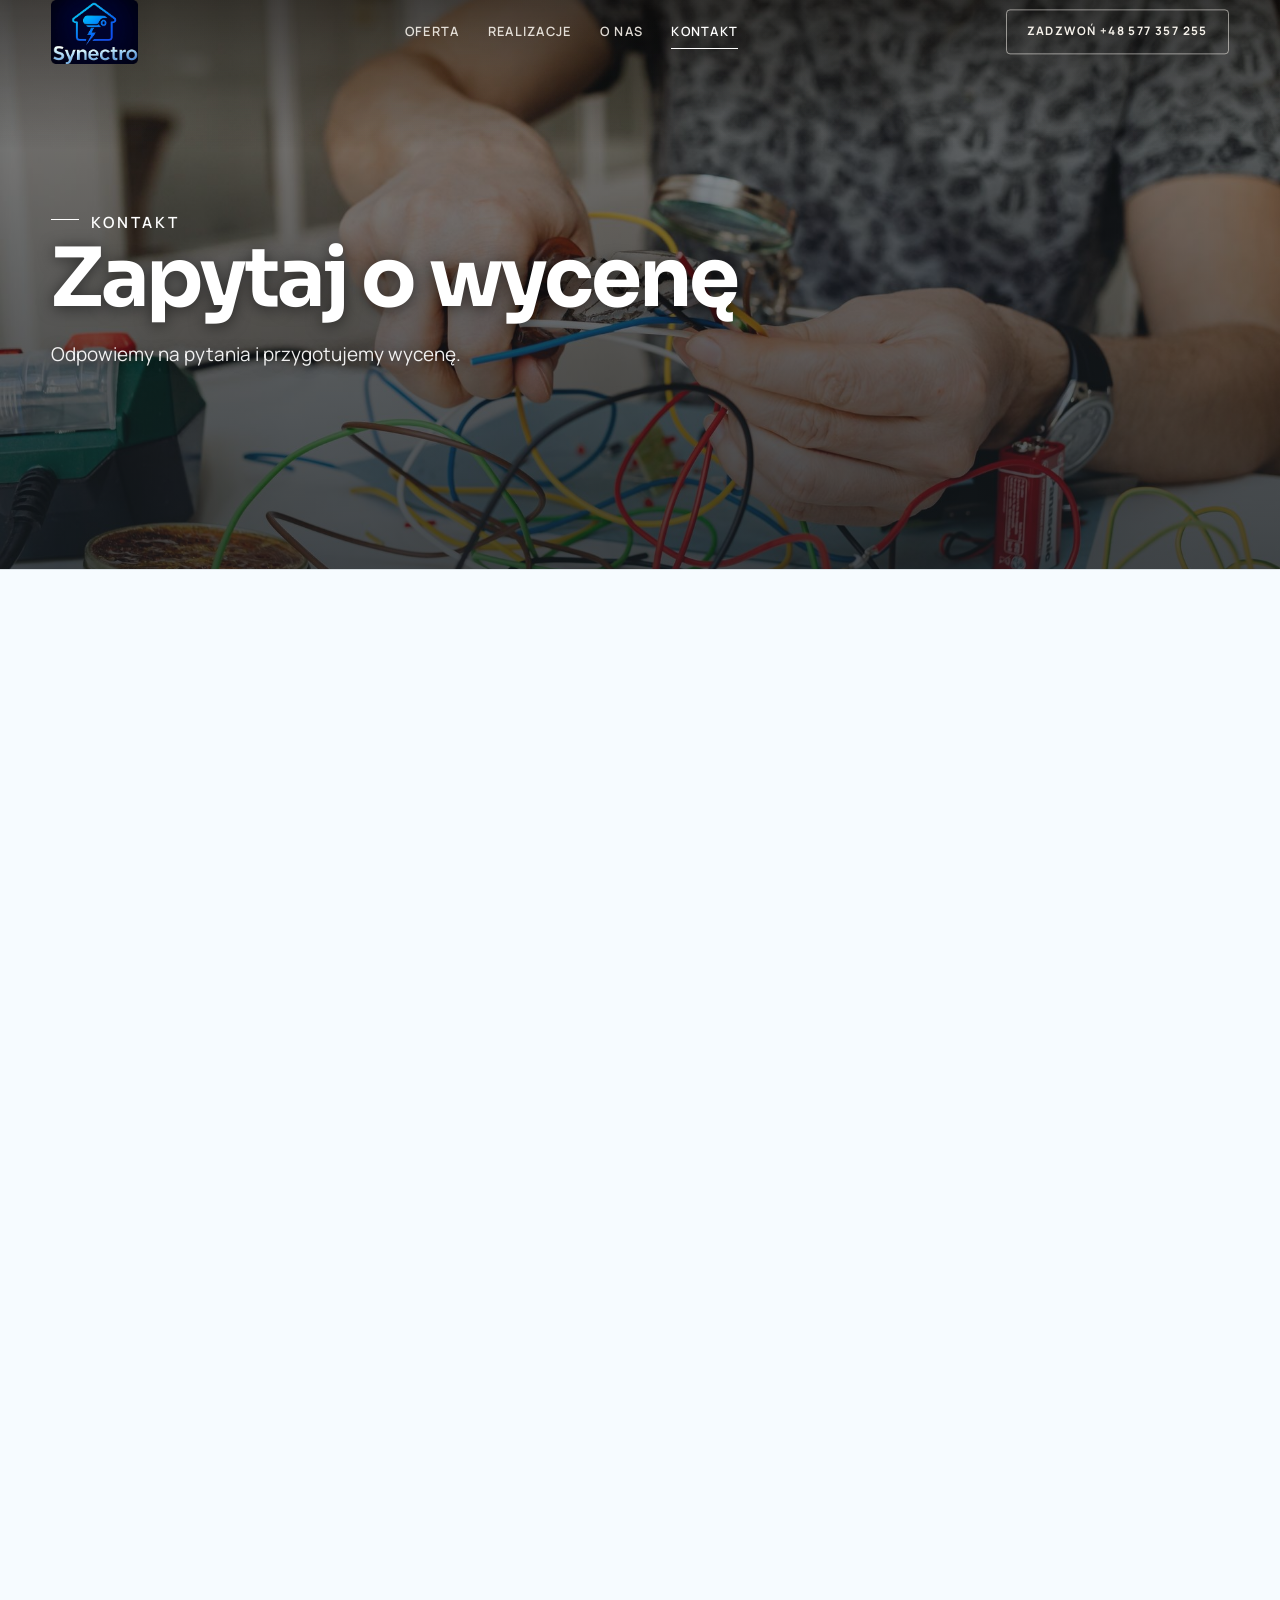
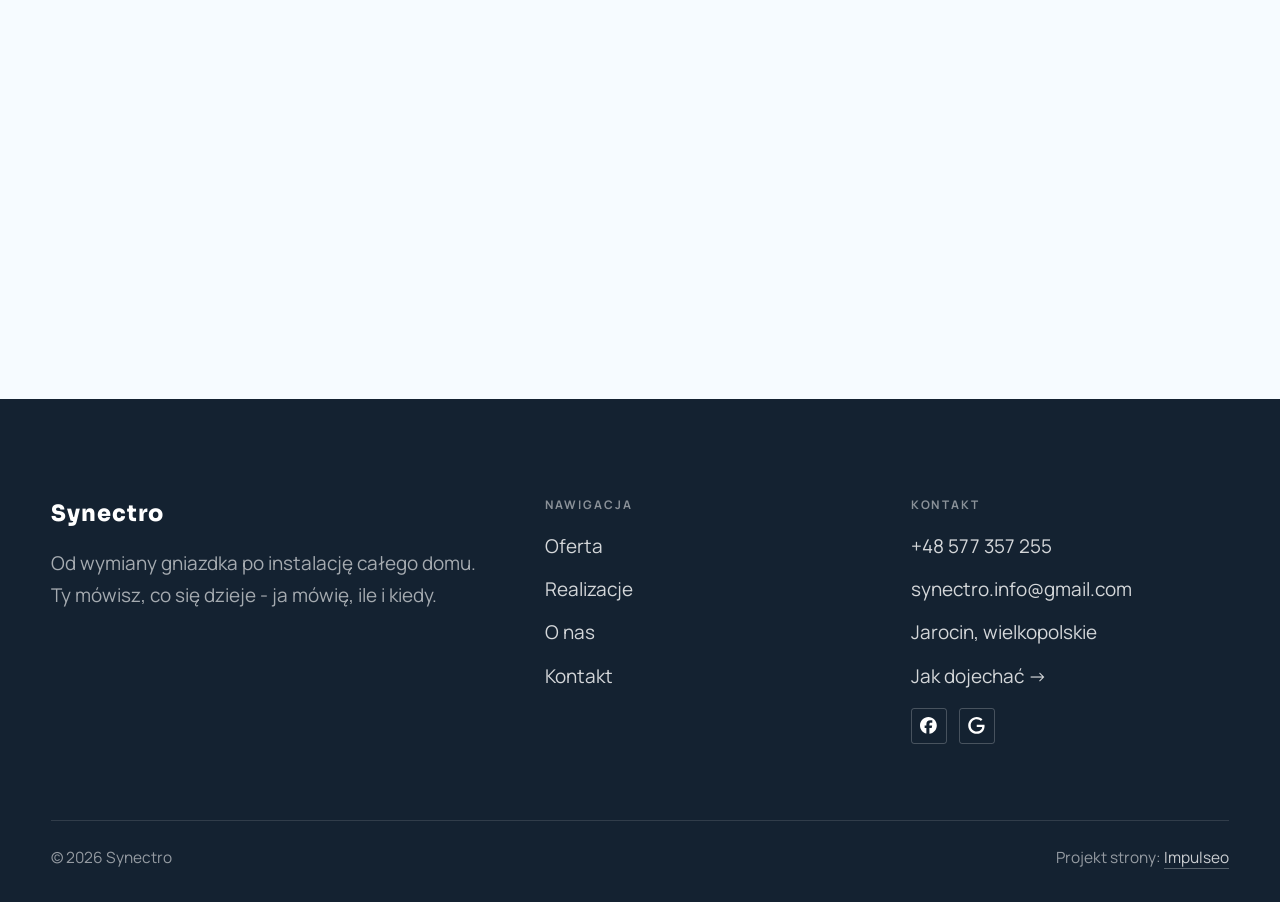
==== kontakt.html @ 567090c9 "Strona demo: synectro" ====
<!DOCTYPE html>
<html lang="pl">
<head>
<meta charset="UTF-8">
<meta name="viewport" content="width=device-width, initial-scale=1.0">
<title>Kontakt - Synectro</title>
<meta name="description" content="Kontakt Synectro - Jarocin, wielkopolskie">
<link rel="canonical" href="https://kris20032.github.io/synectro/kontakt.html">
<meta name="robots" content="noindex, nofollow">
<meta property="og:type" content="website">
<meta property="og:locale" content="pl_PL">
<meta property="og:site_name" content="Synectro">
<meta property="og:title" content="Kontakt - Synectro">
<meta property="og:description" content="Kontakt Synectro - Jarocin, wielkopolskie">
<meta property="og:url" content="https://kris20032.github.io/synectro/kontakt.html">
<meta property="og:image" content="https://kris20032.github.io/synectro/img/og.jpg">
<meta property="og:image:width" content="1200">
<meta property="og:image:height" content="630">
<meta name="twitter:card" content="summary_large_image">
<link rel="preconnect" href="https://fonts.googleapis.com">
<link rel="preconnect" href="https://fonts.gstatic.com" crossorigin>
<link href="https://fonts.googleapis.com/css2?family=Sora:wght@600;700;800&family=Manrope:wght@400;500;600&display=swap" rel="stylesheet">
<link rel="stylesheet" href="assets/styles.css?v=148f0b13">
</head>
<body>

<header class="nav">
  <div class="wrap nav-inner">
    <a class="brand brand-has-logo" href="index.html"><img class="brand-logo" src="img/logo.png" alt="Synectro" width="940" height="690" decoding="async"></a>
    <nav class="nav-links">
      <a href="oferta.html">Oferta</a>
      <a href="realizacje.html">Realizacje</a>
      <a href="o-nas.html">O nas</a>
      <a href="kontakt.html" class="active" aria-current="page">Kontakt</a>
      <a href="tel:+48577357255" class="btn btn-accent">Zadzwoń +48 577 357 255</a>
    </nav>
    <button class="nav-toggle" aria-label="Menu"><span></span><span></span><span></span></button>
  </div>
</header>

<main>
<section class="pagehead">
  <img src="img/g7.jpg" alt="Synectro - Zapytaj o wycenę" width="1880" height="1253" decoding="async">
  <div class="wrap">
    <span class="eyebrow">Kontakt</span>
    <h1>Zapytaj o wycenę</h1>
    <p>Odpowiemy na pytania i przygotujemy wycenę.</p>
  </div>
</section>
<section>
  <div class="wrap contact-grid">
    <div class="reveal">
      <span class="eyebrow">Dane kontaktowe</span>
      <h2 style="margin:var(--space-4) 0 var(--space-6)">Synectro</h2>
      <div class="info-list">
        <div class="info-row"><div class="ic"><svg class="ico-tel" width="16" height="16" viewBox="0 0 24 24" fill="none" aria-hidden="true"><path d="M6.6 10.8a15.5 15.5 0 0 0 6.6 6.6l2.2-2.2a1 1 0 0 1 1-.24 11.4 11.4 0 0 0 3.6.58 1 1 0 0 1 1 1V20a1 1 0 0 1-1 1A17 17 0 0 1 3 4a1 1 0 0 1 1-1h3.5a1 1 0 0 1 1 1c0 1.25.2 2.46.58 3.6a1 1 0 0 1-.25 1l-2.23 2.2Z" fill="currentColor"/></svg></div><div><div class="lbl">Telefon</div><a class="val" href="tel:+48577357255">+48 577 357 255</a></div></div>
        <div class="info-row"><div class="ic"><svg class="ico-mail" width="16" height="16" viewBox="0 0 24 24" fill="none" aria-hidden="true"><rect x="3.2" y="5.5" width="17.6" height="13" rx="1.6" stroke="currentColor" stroke-width="1.6"/><path d="M4 7l8 6 8-6" stroke="currentColor" stroke-width="1.6" stroke-linecap="round" stroke-linejoin="round"/></svg></div><div><div class="lbl">E-mail</div><a class="val" href="mailto:synectro.info@gmail.com">synectro.info@gmail.com</a></div></div>
        <div class="info-row"><div class="ic"><svg class="ico-pin" width="16" height="16" viewBox="0 0 24 24" fill="none" aria-hidden="true"><path d="M12 21s7-6.1 7-11.5A7 7 0 0 0 5 9.5C5 14.9 12 21 12 21Z" stroke="currentColor" stroke-width="1.6" fill="none"/><circle cx="12" cy="9.5" r="2.4" fill="currentColor"/></svg></div><div><div class="lbl">Adres</div><div class="val">Jarocin, wielkopolskie</div></div></div>
      </div>
    </div>
    <div class="reveal">
      <form class="form" action="https://formsubmit.co/synectro.info@gmail.com" method="POST">
        <input type="hidden" name="_subject" value="Zapytanie ze strony Synectro">
        <input type="hidden" name="_captcha" value="false">
        <input type="hidden" name="_template" value="table">
        <div class="fld"><label for="name">Imię / firma</label><input id="name" name="name" type="text" placeholder="np. Jan Kowalski" required></div>
        <div class="fld"><label for="email">E-mail</label><input id="email" name="email" type="email" placeholder="adres@email.pl" required></div>
        <div class="fld"><label for="phone">Telefon</label><input id="phone" name="phone" type="tel" placeholder="+48 ..."></div>
        <div class="fld"><label for="msg">Czego dotyczy zapytanie?</label><textarea id="msg" name="message" placeholder="Napisz krótko, w czym możemy pomóc" required></textarea></div>
        <button type="submit" class="btn btn-accent" style="width:100%;justify-content:center">Wyślij zapytanie <span class="arr">→</span></button>
        <p class="note">Wiadomość trafi bezpośrednio do nas. Można też zadzwonić: +48 577 357 255.</p>
      </form>
    </div>
  </div>
</section>
<section style="padding-top:0">
  <div class="wrap reveal">
    <iframe class="map" title="Synectro - Jarocin" src="https://maps.google.com/maps?q=51.9585202%2C17.5075444&z=15&output=embed" loading="lazy" referrerpolicy="no-referrer-when-downgrade"></iframe>
  </div>
</section>
</main>

<footer>
  <div class="wrap">
    <div class="foot-grid">
      <div class="foot-brand">
        <div class="name">Synectro</div>
        <p>Od wymiany gniazdka po instalację całego domu. Ty mówisz, co się dzieje - ja mówię, ile i kiedy.</p>
      </div>
      <div class="foot-col">
        <h4>Nawigacja</h4>
        <a href="oferta.html">Oferta</a>
        <a href="realizacje.html">Realizacje</a>
        <a href="o-nas.html">O nas</a>
        <a href="kontakt.html">Kontakt</a>
      </div>
      <div class="foot-col">
        <h4>Kontakt</h4>
        <a href="tel:+48577357255">+48 577 357 255</a>
        <a href="mailto:synectro.info@gmail.com">synectro.info@gmail.com</a>
        <p>Jarocin, wielkopolskie</p>
        <a href="https://maps.google.com/?cid=10199328600541375780&g_mp=CiVnb29nbGUubWFwcy5wbGFjZXMudjEuUGxhY2VzLkdldFBsYWNlEAIYBCAA" target="_blank" rel="noopener">Jak dojechać →</a>
      <div class="foot-soc">
        <a class="soc" href="https://www.facebook.com/p/Synectro-61585805750012/" target="_blank" rel="noopener" aria-label="Facebook - Synectro"><svg viewBox="0 0 24 24" aria-hidden="true" focusable="false"><path d="M9.101 23.691v-7.98H6.627v-3.667h2.474v-1.58c0-4.085 1.848-5.978 5.858-5.978.401 0 .955.042 1.468.103a8.68 8.68 0 0 1 1.141.195v3.325a8.623 8.623 0 0 0-.653-.036 26.805 26.805 0 0 0-.733-.009c-.707 0-1.259.096-1.675.309a1.686 1.686 0 0 0-.679.622c-.258.42-.374.995-.374 1.752v1.297h3.919l-.386 2.103-.287 1.564h-3.246v8.245C19.396 23.238 24 18.179 24 12.044c0-6.627-5.373-12-12-12s-12 5.373-12 12c0 5.628 3.874 10.35 9.101 11.647Z" fill="currentColor"/></svg></a>
        <a class="soc" href="https://maps.google.com/?cid=10199328600541375780&g_mp=CiVnb29nbGUubWFwcy5wbGFjZXMudjEuUGxhY2VzLkdldFBsYWNlEAIYBCAA" target="_blank" rel="noopener" aria-label="Google - Synectro"><svg viewBox="0 0 24 24" aria-hidden="true" focusable="false"><path d="M12.48 10.92v3.28h7.84c-.24 1.84-.853 3.187-1.787 4.133-1.147 1.147-2.933 2.4-6.053 2.4-4.827 0-8.6-3.893-8.6-8.72s3.773-8.72 8.6-8.72c2.6 0 4.507 1.027 5.907 2.347l2.307-2.307C18.747 1.44 16.133 0 12.48 0 5.867 0 .307 5.387.307 12s5.56 12 12.173 12c3.573 0 6.267-1.173 8.373-3.36 2.16-2.16 2.84-5.213 2.84-7.667 0-.76-.053-1.467-.173-2.053H12.48z" fill="currentColor"/></svg></a>
      </div>
      </div>
    </div>
    <div class="foot-bot">
      <span>© 2026 Synectro</span>
      <span>Projekt strony: <a class="foot-credit" href="https://impulseo.pl" target="_blank" rel="noopener">Impulseo</a></span>
    </div>
  </div>
</footer>
<div class="sticky-call"><a class="sc-call" href="tel:+48577357255"><svg class="ico-tel" width="16" height="16" viewBox="0 0 24 24" fill="none" aria-hidden="true"><path d="M6.6 10.8a15.5 15.5 0 0 0 6.6 6.6l2.2-2.2a1 1 0 0 1 1-.24 11.4 11.4 0 0 0 3.6.58 1 1 0 0 1 1 1V20a1 1 0 0 1-1 1A17 17 0 0 1 3 4a1 1 0 0 1 1-1h3.5a1 1 0 0 1 1 1c0 1.25.2 2.46.58 3.6a1 1 0 0 1-.25 1l-2.23 2.2Z" fill="currentColor"/></svg> Zadzwoń</a><a class="sc-quote" href="kontakt.html">Bezpłatna wycena</a></div>
<div class="demo-wazne" data-do="2026-09-14" data-cykl="3" hidden><svg class="dw-ico" width="13" height="13" viewBox="0 0 24 24" fill="none" aria-hidden="true"><circle cx="12" cy="12" r="8.6" stroke="currentColor" stroke-width="1.8"/><path d="M12 7.2V12l3.3 2" stroke="currentColor" stroke-width="1.8" stroke-linecap="round"/></svg><span class="dw-txt"></span></div>

<script src="assets/main.js"></script>
</body>
</html>
---- assets/styles.css ----
/* ============================================================
   STOLBASZ — premium, architektoniczny B2B fit-out
   Jasna paleta, zero brązu. System wg premium-web-craft.
   Projekt strony: Impulseo (impulseo.pl)
   ============================================================ */

:root{
  /* PALETA — jasna, architektoniczna, chłodna */
  --paper:#f5f7fa;          /* główne tło */
  --paper-2:#e7edf3;        /* sekcje alternatywne (chłodny jasny szary) */
  --paper-3:#e7edf3;        /* delikatne wypełnienia */
  --ink:#142231;            /* tekst główny — chłodny grafit */
  --ink-soft:#2c3e52;       /* nagłówki drugorzędne */
  --muted:#697785;          /* tekst poboczny */
  --line:rgba(20,34,49,.12);/* hairline */
  --accent:#e8a00c;         /* stonowany petrol-slate — jedyny akcent */
  --accent-d:#c47f06;
  --accent-soft:rgba(232,160,12,.10);
  --dark:#142231;           /* sekcje ciemne (stopka/CTA) */

  /* HOVER ZDJĘĆ — JEDEN standard dla całego silnika (decyzja K. 04.08.2026, artefakt z wariantami).
     AKTUALNE (K.+Szymon 09.08.2026, wybór z artefaktu 6 wariantów): zoom 1.05 przy 1.4s -
     przy tak długim czasie mocniejszy kadr NIE skacze, tylko „oddycha". Poprzedni standard
     (1.02 / .55s z 04.08) odbierany jako dynamiczny i szybki.
     Spoczynek lekko przygaszony, ale TYLKO tam, gdzie jest mysz (@media hover:hover) —
     na telefonie zdjęcia zostają w pełnej jasności. */
  --img-zoom:1.05;                   /* K.+Szymon 09.08: wariant F z artefaktu porównawczego */
  --img-rest:brightness(.95) saturate(.99);
  --img-hot:brightness(1.06) saturate(1.05);
  --img-dur:1.4s;                    /* K.+Szymon 09.08 (wariant F): powoli = elegancko */
  --img-ease:cubic-bezier(.16,.84,.44,1);  /* miękki ogon, efekt „oddychania" */

  /* ODSTĘPY — skala 4/8 */
  --space-1:4px; --space-2:8px; --space-3:12px; --space-4:16px; --space-5:24px;
  --space-6:32px; --space-7:48px; --space-8:64px; --space-9:96px; --space-10:128px;

  /* TYPOGRAFIA — fluid clamp() (skala podbita 16.07.2026: większe, czytelniejsze litery — uwaga Adama) */
  --text-sm:clamp(.9rem,.87rem + .12vw,1rem);
  --text-base:clamp(1.08rem,1.04rem + .18vw,1.2rem);
  --text-lg:clamp(1.24rem,1.15rem + .34vw,1.44rem);
  --text-h3:clamp(1.34rem,1.22rem + .55vw,1.66rem);
  --text-h2:clamp(2.1rem,1.66rem + 2.1vw,3.1rem);
  --text-h1:clamp(2.9rem,2.1rem + 4vw,5.1rem);

  /* PROMIENIE — architektoniczne, raczej ostre */
  --r-sm:3px; --r-md:6px; --r-lg:10px;

  /* RUCH */
  --ease:cubic-bezier(.25,.46,.45,.94); --dur:.24s;

  /* CIENIE — miękkie, warstwowe */
  --sh-sm:0 1px 2px rgba(16,24,32,.04), 0 2px 8px rgba(16,24,32,.05);
  --sh-md:0 2px 6px rgba(16,24,32,.05), 0 12px 28px -8px rgba(16,24,32,.12);
  --sh-lg:0 6px 14px rgba(16,24,32,.07), 0 26px 56px -18px rgba(16,24,32,.22);

  --hairline:1px solid var(--line);

  --font-display:'Sora','Manrope',sans-serif;
  --font-body:'Manrope',sans-serif;
}

*{box-sizing:border-box;margin:0;padding:0}
html{scroll-behavior:smooth}
body{
  font-family:var(--font-body);
  font-size:var(--text-base);
  line-height:1.65;
  color:var(--ink);
  background:var(--paper);
  -webkit-font-smoothing:antialiased;
  text-rendering:optimizeLegibility;
}
img{max-width:100%;height:auto;display:block}  /* height:auto = width/height z atrybutów trzyma proporcje (TOP#12) */
a{color:inherit;text-decoration:none}

.wrap{width:min(92%,1180px);margin-inline:auto}
section{padding-block:clamp(52px,6.5vw,96px)}

h1,h2,h3{font-family:var(--font-display);font-weight:700;line-height:1.08;letter-spacing:-.02em;color:var(--ink)}
h1{font-size:var(--text-h1);letter-spacing:-.035em}
h2{font-size:var(--text-h2);letter-spacing:-.025em}
h3{font-size:var(--text-h3)}
/* MIARA — długość wiersza. WCAG 2.2 SC 1.4.8: max 80 znaków; Butterick: 45–90.
   68ch daje realnie 72–78 znaków polskiego tekstu, czyli z zapasem pod granicą.
   Wcześniej limit miał TYLKO <p> — <li>, <blockquote> i <dd> nie miały żadnego,
   i to jedyny powód, dla którego 23 bloki na dwóch oddanych stronach jadą po
   83–106 znaków w wierszu (pomiar 07.08.2026, bramka `miara`).
   ⚠️ Listy i definicje ograniczamy TYLKO bez klasy: `ul`/`ol` z klasą to u nas
   układ (siatki kafli, menu), a nie tekst ciągły — tam miarę wyznacza układ. */
/* 60ch, nie 68ch (K. 10.08): po zmianie fontów na węższe kroje (DM Sans i spółka)
   w 68ch mieściło się ~90 znaków - bramka pikselowa słusznie zgłaszała przekroczenie
   granicy 80. Pomiar na żywej przeglądarce: 60ch = 90 znaków, 53ch = ~78 znaków, czyli normę WCAG 1.4.8. */
:root{ --miara:53ch }
p{max-width:min(100%,var(--miara))}
blockquote,
ul:not([class])>li, ol:not([class])>li,
dl:not([class])>dd{max-width:min(100%,var(--miara))}

/* ⚠️ Świadomie BEZ wyjątku `.tile p,.card p,.svc p{max-width:none}`, choć nasuwa się sam:
   te akapity BYŁY już ograniczone (stare `p{max-width:65ch}`), więc „wyjątek" nie odblokowałby
   niczego nowego — tylko ROZLUŹNIŁ stan sprzed zmiany na wszystkich demach naraz.
   `figcaption` żadna z reguł wyżej nie dotyczy, więc też nie potrzebuje zwolnienia. */

/* ŁAMANIE. `balance` wyrównuje długości wierszy w nagłówku, `pretty` pilnuje ostatniego
   wiersza akapitu, żeby nie został w nim jeden wyraz. Obsługiwane od Chrome 117 /
   Safari 17.5; starsze przeglądarki po prostu ignorują tę własność.
   `text-wrap:pretty` nie występowało dotąd ANI RAZ w silniku ani w repo klientów. */
h1,h2,h3,.lead,.lede{text-wrap:balance}
p,li,blockquote,dd{text-wrap:pretty}

.eyebrow{
  font-family:var(--font-body);
  font-size:var(--text-sm);
  font-weight:600;
  letter-spacing:.18em;
  text-transform:uppercase;
  color:var(--accent);
  display:inline-flex;align-items:center;gap:var(--space-3);
}
/* flex:none + margin-top = kreska trzyma się PIERWSZEJ linii. Wcześniej align-items:center
   centrowało ją względem całego bloku i przy zawinięciu (długi kicker typu
   „…WNĘTRZ · LESZNO · OD 2019") druga linia lądowała z brzydkim wcięciem. */
.eyebrow{align-items:flex-start}
.eyebrow>*,.eyebrow{text-wrap:balance}   /* dlugi kicker lamal sie na sierote typu samo „2019" w drugiej linii */
.eyebrow::before{content:"";width:28px;height:1px;background:var(--accent);display:inline-block;flex:none;margin-top:.62em}

.muted{color:var(--muted)}
.lead{font-size:var(--text-lg);line-height:1.55;color:var(--ink-soft);max-width:50ch}

/* ---------- BUTTONS ---------- */
.btn{
  display:inline-flex;align-items:center;gap:var(--space-2);
  font-weight:600;font-size:var(--text-sm);letter-spacing:.02em;
  padding:var(--space-4) var(--space-6);
  border-radius:var(--r-sm);
  transition:transform var(--dur) var(--ease),box-shadow var(--dur) var(--ease),background var(--dur) var(--ease);
  cursor:pointer;border:1px solid transparent;
}
.btn-accent{background:var(--accent);color:#fff;box-shadow:var(--sh-sm)}
.btn-accent:hover{background:var(--accent-d);transform:translateY(-2px);box-shadow:var(--sh-md)}
.btn-accent:active{transform:translateY(0);box-shadow:var(--sh-sm)}
.btn-ghost{background:transparent;color:var(--ink);border-color:var(--line)}
.btn-ghost:hover{border-color:var(--accent);color:var(--accent);transform:translateY(-2px)}
.btn-light{background:#fff;color:var(--ink);box-shadow:var(--sh-sm)}
.btn-light:hover{transform:translateY(-2px);box-shadow:var(--sh-md)}
.btn .arr{transition:transform var(--dur) var(--ease)}
.btn:hover .arr{transform:translateX(4px)}

/* ---------- NAV ---------- */
.nav{
  position:sticky;top:0;z-index:50;
  background:color-mix(in srgb,var(--paper) 88%,transparent);
  backdrop-filter:saturate(140%) blur(10px);
  border-bottom:var(--hairline);
}
.nav-inner{display:flex;align-items:center;justify-content:space-between;gap:var(--space-5);height:72px}
/* ANTY-NACHODZENIE (K. 05.08.2026): długa nazwa firmy + przycisk z pełnym numerem nie mieściły się w pasku
   i flex ściskał linki PONIŻEJ ich treści - "Kontakt" wchodził na ramkę "Zadzwoń +48 ...". Teraz ustępuje
   nazwa marki (skrót wielokropkiem), a menu i przycisk nigdy się nie kurczą ani nie zachodzą na siebie. */
.brand{display:flex;flex-direction:column;line-height:1;min-width:0;flex:0 1 auto}
.brand .name{font-family:var(--font-display);font-weight:800;font-size:1.35rem;letter-spacing:.04em;white-space:nowrap;overflow:hidden;text-overflow:ellipsis}
.brand .sub{font-size:.62rem;letter-spacing:.34em;text-transform:uppercase;color:var(--muted);margin-top:5px;white-space:nowrap;overflow:hidden;text-overflow:ellipsis}
.nav-links{display:flex;align-items:center;gap:var(--space-6);flex:0 0 auto}
.nav-links a{font-size:var(--text-sm);font-weight:500;color:var(--ink-soft);position:relative;padding-block:4px;white-space:nowrap;transition:color var(--dur) var(--ease)}
.nav-links a::after{content:"";position:absolute;left:0;bottom:0;width:0;height:1.5px;background:var(--accent);transition:width var(--dur) var(--ease)}
.nav-links a:hover,.nav-links a.active{color:var(--ink)}
.nav-links a:hover::after,.nav-links a.active::after{width:100%}
.nav-links .btn{padding:var(--space-2) var(--space-5)}
/* przyciski w nav: właściwy kolor (przebij .nav-links a) + bez podkreślenia */
.nav-links a.btn-accent{color:#fff}
.nav-links a.btn-ghost,.nav-links a.btn-light{color:var(--ink)}
/* CTA w pasku: NIE podkreślenie spod linków menu, ale ten sam przelatujący błysk,
   co na wszystkich innych przyciskach (zgłoszenie K. 13.08.2026 - „na hero jest efekt
   światła przechodzącego przez przycisk, na navbarze go nie ma, a mają być identyczne").
   Reguła `.nav-links a::after` jest silniejsza od `.btn::after`, więc trzeba jej
   geometrię wyzerować i wpisać połysk z nazwy - samo `display:none` gasiło efekt. */
.nav-links a.btn::after{
  display:block;content:"";position:absolute;inset:0;z-index:-1;pointer-events:none;
  width:auto;height:auto;border-radius:inherit;   /* kasuje geometrię podkreślenia (width:0;height:1.5px) */
  background:linear-gradient(100deg,transparent 32%,rgba(255,255,255,.20) 50%,transparent 68%);
  translate:-120% 0}
@media (prefers-reduced-motion:no-preference){
  .nav-links a.btn:hover::after{translate:120% 0;transition:translate .75s var(--mt-ease,cubic-bezier(.16,.84,.44,1))}
}
.nav-toggle{display:none;background:none;border:none;cursor:pointer;flex-direction:column;gap:5px;padding:8px}
.nav-toggle span{width:24px;height:2px;background:var(--ink);transition:var(--dur)}
/* Ciasny zakres MIĘDZY menu mobilnym a pełnym pulpitem: zbijamy odstępy i nazwę marki,
   żeby wszystko zmieściło się naturalnie, zanim w ogóle dojdzie do skracania wielokropkiem. */
@media(max-width:1280px) and (min-width:921px){
  .nav-links{gap:var(--space-4)}
  .nav-links .btn{padding:var(--space-2) var(--space-4)}
  .brand .name{font-size:1.15rem}
}

/* ---------- HERO (split) ---------- */
.hero{position:relative;overflow:hidden;border-bottom:var(--hairline)}
.hero-grid{display:grid;grid-template-columns:1.05fr .95fr;gap:clamp(24px,4vw,60px);align-items:center;
  padding-block:clamp(36px,4.5vw,64px)}
.hero-copy .eyebrow{margin-bottom:var(--space-5)}
.hero-copy h1{margin-bottom:var(--space-5)}
.hero-copy .lead{margin-bottom:var(--space-7)}
.hero-actions{display:flex;flex-wrap:wrap;gap:var(--space-4)}
.hero-art{position:relative;aspect-ratio:4/3;border-radius:var(--r-lg);overflow:hidden;box-shadow:var(--sh-lg)}
.hero-art img{width:100%;height:100%;object-fit:cover}
.hero-art::after{content:"";position:absolute;inset:0;background:linear-gradient(180deg,transparent 55%,rgba(18,24,28,.28))}
.hero-badge{position:absolute;left:var(--space-5);bottom:var(--space-5);z-index:2;
  background:rgba(252,252,251,.94);backdrop-filter:blur(4px);
  border-radius:var(--r-md);padding:var(--space-4) var(--space-5);box-shadow:var(--sh-md);max-width:78%}
.hero-badge strong{display:block;font-family:var(--font-display);font-size:1rem;letter-spacing:-.01em}
.hero-badge span{font-size:var(--text-sm);color:var(--muted)}

/* ---------- HERO duży / kinowy (strona główna) ---------- */
.hero-cine{position:relative;min-height:clamp(560px,82vh,840px);min-height:clamp(560px,82svh,840px);display:flex;align-items:center;overflow:hidden;border-bottom:var(--hairline)}
.hero-cine>img{position:absolute;inset:0;width:100%;height:100%;object-fit:cover;z-index:0}
.hero-cine::after{content:"";position:absolute;inset:0;z-index:1;
  background:linear-gradient(95deg,rgba(13,18,23,.86) 0%,rgba(13,18,23,.64) 32%,rgba(13,18,23,.24) 62%,rgba(13,18,23,.04) 100%)}
.hero-cine .wrap{position:relative;z-index:2;padding-block:var(--space-8)}
.hero-cine .hero-copy{max-width:660px}
.hero-cine .eyebrow{color:#fff;margin-bottom:var(--space-5)}
.hero-cine .eyebrow::before{background:#fff}
.hero-cine h1{color:#fff;margin-bottom:var(--space-5);font-size:clamp(2.9rem,2rem + 4.4vw,5.2rem);text-wrap:balance}
.hero-cine .lead{color:rgba(255,255,255,.92);max-width:48ch;margin-bottom:var(--space-7)}
.hero-cine .hero-actions{display:flex;flex-wrap:wrap;gap:var(--space-4)}
/* NISKIE OKNO (laptop z dokiem i paskami przeglądarki ma ~700-780 px wysokości widoku):
   H1 do 5.2rem + długi lead nie mieściły się i przyciski wypadały POD krawędź ekranu -
   klient widział stronę bez ani jednego CTA. Skalujemy w dół, zamiast przycinać treść. */
@media(min-width:821px) and (max-height:820px){
  .hero-cine{min-height:clamp(520px,94svh,780px)}
  .hero-cine .wrap{padding-block:var(--space-6)}
  .hero-cine h1{font-size:clamp(2.2rem,1.5rem + 2.6vw,3.6rem);margin-bottom:var(--space-4)}
  .hero-cine .eyebrow{margin-bottom:var(--space-4)}
  .hero-cine .lead{margin-bottom:var(--space-5);max-width:44ch}
}
@media(max-width:680px){
  .hero-cine{min-height:clamp(520px,76vh,640px);min-height:clamp(520px,76svh,640px);align-items:flex-end}
  .hero-cine::after{background:linear-gradient(0deg,rgba(13,18,23,.9) 6%,rgba(13,18,23,.45) 55%,rgba(13,18,23,.25) 100%)}
  .hero-cine .wrap{padding-bottom:var(--space-9)}
  /* TELEFON (~90% oglądających): lead potrafił zająć 8 linii i zepchnąć CTA poza pierwszy ekran.
     Zwężamy interlinię i skalę - treści nie ucinamy, bo to ona sprzedaje. */
  .hero-cine .lead{font-size:.98rem;line-height:1.5;margin-bottom:var(--space-5)}
  .hero-cine .eyebrow{font-size:.72rem;letter-spacing:.13em;margin-bottom:var(--space-4)}
  .hero-cine .eyebrow::before{width:20px}
  .hero-cine h1{margin-bottom:var(--space-4)}
}

/* full-bleed hero variant (podstrony) */
.pagehead{position:relative;min-height:46vh;min-height:46svh;display:flex;align-items:flex-end;overflow:hidden;border-bottom:var(--hairline)}
.pagehead img{position:absolute;inset:0;width:100%;height:100%;object-fit:cover}
/* 10.08.2026 (decyzja K.): mocniejsze przyciemnienie + cień pod tekstem. Bramka mierzyła na
   nagłówkach podstron 3,38-3,43:1 przy wymaganych 4,5 — jasne zdjęcie (hala, śnieg, niebo)
   podchodziło pod biały tekst. Zdjęcia klientów są różne, więc kontrast musi dawać WARSTWA,
   a nie szczęśliwy dobór kadru. */
.pagehead::after{content:"";position:absolute;inset:0;background:linear-gradient(180deg,rgba(18,24,28,.40),rgba(18,24,28,.76))}
.pagehead .wrap{position:relative;z-index:2;padding-block:var(--space-9);color:#fff}
.pagehead h1{color:#fff;max-width:18ch;text-shadow:0 2px 16px rgba(0,0,0,.55)}
.pagehead .eyebrow{color:#fff}
.pagehead .eyebrow::before{background:#fff}
.pagehead p{color:rgba(255,255,255,.92);margin-top:var(--space-4);max-width:54ch;text-shadow:0 1px 12px rgba(0,0,0,.5)}

/* ---------- STRIP (pasek skrótów / liczby) ---------- */
.strip{background:var(--dark);color:#fff}
/* PASEK HASEŁ — standard 04.08.2026 (decyzja K.): 5 haseł w JEDNYM rzędzie, tekst WYŚRODKOWANY,
   węższe marginesy boczne niż reszta strony (pasek ma iść szerzej), równe wysokości kolumn. */
.strip .wrap{width:min(96%,1440px);display:grid;grid-template-columns:repeat(5,1fr);
  gap:var(--space-5);padding-block:var(--space-7);align-items:stretch}
.strip .item .k{font-family:var(--font-display);font-size:clamp(1.05rem,.82rem + .85vw,1.55rem);
  font-weight:800;letter-spacing:-.02em;color:#fff;line-height:1.18;text-wrap:balance}
.strip .item .v{font-size:var(--text-sm);color:rgba(255,255,255,.66);margin-top:var(--space-2);line-height:1.4}
.strip .item{border-left:2px solid var(--accent);padding-inline:var(--space-4);
  text-align:center;display:flex;flex-direction:column;justify-content:center}
/* liczba kolumn = liczba haseł, żeby ostatnie nie zostawało samo w drugim rzędzie.
   Klasę n-N nadaje multipage.py; domyślnie (bez klasy) pasek jest 5-kolumnowy. */
.strip.n-2 .wrap{grid-template-columns:repeat(2,1fr)}
.strip.n-3 .wrap{grid-template-columns:repeat(3,1fr)}
.strip.n-4 .wrap{grid-template-columns:repeat(4,1fr);gap:var(--space-6)}
.strip.n-4 .item .k{font-size:clamp(1.3rem,1rem + 1.1vw,2rem)}
.strip.n-6 .wrap{grid-template-columns:repeat(6,1fr);gap:var(--space-4)}
.strip.n-6 .item .k{font-size:clamp(.98rem,.8rem + .7vw,1.35rem)}
/* równe łamanie: zamiast "długa linia + jedno słowo" obie linie zbliżonej długości */
.strip .item .k{text-wrap:balance}

/* ---------- SECTION HEAD ---------- */
.head{max-width:48rem;margin-bottom:var(--space-8)}
.head.center{margin-inline:auto;text-align:center}
.head .eyebrow{margin-bottom:var(--space-4)}
.head h2{margin-bottom:var(--space-4)}
.head p{color:var(--muted);font-size:var(--text-lg);line-height:1.55}
.head.center p{margin-inline:auto}

/* ---------- INTRO SPLIT ---------- */
.split{display:grid;grid-template-columns:.92fr 1.08fr;gap:clamp(28px,5vw,80px);align-items:center}
.split.rev{grid-template-columns:1.08fr .92fr}
.split.rev .split-art{order:-1}
.split-art{position:relative;aspect-ratio:5/4;border-radius:var(--r-lg);overflow:hidden;box-shadow:var(--sh-lg)}
.split-art img{width:100%;height:100%;object-fit:cover}
.split-copy h2{margin-bottom:var(--space-5)}
.split-copy p+p{margin-top:var(--space-4)}
.split-copy .btn{margin-top:var(--space-6)}

/* ---------- SERVICES (zakres) ---------- */
.svc-grid{display:grid;grid-template-columns:repeat(auto-fit,minmax(280px,1fr));gap:var(--space-5)}
.svc{background:#fff;border:var(--hairline);border-radius:var(--r-md);padding:var(--space-7) var(--space-6);
  transition:transform var(--dur) var(--ease),box-shadow var(--dur) var(--ease),border-color var(--dur) var(--ease);
  position:relative;overflow:hidden}
.svc::before{content:"";position:absolute;left:0;top:0;width:3px;height:0;background:var(--accent);transition:height var(--dur) var(--ease)}
.svc:hover{transform:translateY(-4px);box-shadow:var(--sh-md);border-color:transparent}
.svc:hover::before{height:100%}
.svc .ic{font-family:var(--font-display);font-size:.8rem;font-weight:700;letter-spacing:.12em;color:var(--accent);margin-bottom:var(--space-4)}
.svc h3{margin-bottom:var(--space-3);font-size:1.22rem}
.svc p{color:var(--muted);font-size:var(--text-base);line-height:1.6}

/* big detailed service rows */
.svc-row{display:grid;grid-template-columns:.8fr 1.2fr;gap:clamp(20px,4vw,60px);align-items:center;padding-block:var(--space-8)}
.svc-row+.svc-row{border-top:var(--hairline)}
.svc-row.rev{grid-template-columns:1.2fr .8fr}
/* Naprzemienny układ wierszy oferty: co drugi wiersz ma zdjęcie po PRAWEJ.
   Było `order:-1` — martwy kod, bo zdjęcie i tak jest pierwszym dzieckiem w HTML,
   więc wszystkie wiersze wyglądały identycznie (zdjęcie zawsze z lewej), a `rev`
   zmieniało tylko szerokość kolumn. Znalezione 29.07.2026 przy różnicowaniu kierunków
   animacji (pomiar pozycji: art.mid 390/502 przy row.mid 756 — zawsze lewa strona). */
.svc-row.rev .svc-row-art{order:2}
.svc-row-art{aspect-ratio:4/3;border-radius:var(--r-md);overflow:hidden;box-shadow:var(--sh-md)}
.svc-row-art img{width:100%;height:100%;object-fit:cover}
.svc-row h3{font-size:1.5rem;margin-bottom:var(--space-4)}
.svc-row .num{font-family:var(--font-display);font-size:.85rem;font-weight:700;letter-spacing:.14em;color:var(--accent);display:block;margin-bottom:var(--space-3)}
.svc-row ul{list-style:none;margin-top:var(--space-4);display:flex;flex-direction:column;gap:var(--space-2)}
.svc-row li{position:relative;padding-left:var(--space-5);color:var(--muted);font-size:var(--text-base)}
.svc-row li::before{content:"";position:absolute;left:0;top:.62em;width:8px;height:1px;background:var(--accent)}

/* ---------- GALLERY (realizacje) ---------- */
.gallery{display:grid;grid-template-columns:repeat(12,1fr);gap:var(--space-4);grid-auto-rows:200px}
/* GALERIA MASONRY — pionowe zdjęcia (portrety beauty/wellness) bez przycinania: kolumny, height auto */
.gallery-masonry{column-count:3;column-gap:var(--space-4)}
@media(max-width:900px){.gallery-masonry{column-count:2}}
@media(max-width:560px){.gallery-masonry{column-count:1}}
.gallery-masonry .m-tile{break-inside:avoid;margin:0 0 var(--space-4);padding:0;position:relative;overflow:hidden;border-radius:var(--r-md);border:1px solid var(--line)}
.gallery-masonry .m-tile img{width:100%;height:auto;display:block}
.gallery-masonry .m-tile .cap{position:absolute;left:0;right:0;bottom:0;padding:var(--space-4);color:#fff;background:linear-gradient(0deg,rgba(0,0,0,.55),transparent);font-size:var(--text-sm)}
.gallery-masonry .m-tile .cap small{display:block;font-weight:400;opacity:.78;letter-spacing:.04em;text-transform:uppercase;font-size:.66rem;margin-top:3px}
.tile{position:relative;overflow:hidden;border-radius:var(--r-md);box-shadow:var(--sh-sm);
  transition:transform var(--dur) var(--ease),box-shadow var(--dur) var(--ease)}
.tile img{width:100%;height:100%;object-fit:cover;
  transition:transform var(--img-dur) var(--img-ease),filter var(--img-dur) var(--img-ease)}
.tile:hover{box-shadow:var(--sh-md)}
.tile .cap{position:absolute;left:0;right:0;bottom:0;padding:var(--space-5) var(--space-4) var(--space-4);
  /* mocniejszy spad + cien pod tekstem: na JASNYCH zdjeciach klienta (biale fronty, sciany)
     slaby gradient dawal kontrast ~1.5:1 zamiast wymaganych 3.6:1 (bramka wygladu, 10.08.2026) */
  background:linear-gradient(transparent 10%,rgba(18,24,28,.55) 40%,rgba(18,24,28,.88) 68%,rgba(18,24,28,.99));color:#fff;
  text-shadow:0 1px 2px rgba(0,0,0,.85),0 2px 10px rgba(0,0,0,.55);
  font-size:var(--text-sm);font-weight:600;letter-spacing:.01em;
  opacity:0;transform:translateY(8px);transition:var(--dur) var(--ease)}
.tile:hover .cap{opacity:1;transform:translateY(0)}
.tile .cap small{display:block;font-weight:400;opacity:.78;letter-spacing:.04em;text-transform:uppercase;font-size:.66rem;margin-top:3px}
/* bento spans */
.t-wide{grid-column:span 6}
.t-tall{grid-column:span 6;grid-row:span 2}
.t-std{grid-column:span 6}
.t-third{grid-column:span 4}
.t-two3{grid-column:span 8}

/* ---------- TRUST / WIARYGODNOŚĆ ---------- */
.trust{background:var(--paper-2)}
.trust-grid{display:grid;grid-template-columns:repeat(auto-fit,minmax(240px,1fr));gap:var(--space-5);margin-top:var(--space-7)}
.trust-card{background:#fff;border-radius:var(--r-md);padding:var(--space-7) var(--space-6);box-shadow:var(--sh-sm);border-top:3px solid var(--accent)}
.trust-card .big{font-family:var(--font-display);font-size:clamp(1.8rem,1.3rem + 1.6vw,2.6rem);font-weight:800;letter-spacing:-.02em;color:var(--ink);line-height:1}
.trust-card h3{font-size:1.12rem;margin:var(--space-3) 0 var(--space-2)}
.trust-card p{color:var(--muted);font-size:var(--text-base);line-height:1.55}

/* ---------- CTA band ---------- */
.cta{background:var(--dark);color:#fff;position:relative;overflow:hidden}
/* telefon w CTA: na ciemnym tle biały (domyślnie), rodziny z JASNYM tłem CTA
   nadpisują to u siebie - wcześniej kolor siedział w stylu inline i wygrywał z rodziną. */
.cta .btn-ghost-cta{color:#fff;border-color:rgba(255,255,255,.3)}
.cta .wrap{display:grid;grid-template-columns:1.4fr .6fr;gap:var(--space-7);align-items:center;position:relative;z-index:2}
.cta h2{color:#fff;max-width:20ch}
.cta p{color:rgba(255,255,255,.74);margin-top:var(--space-4)}
.cta-actions{display:flex;flex-direction:column;gap:var(--space-3);align-items:flex-start}
.cta::before{content:"";position:absolute;right:-80px;top:-80px;width:360px;height:360px;border-radius:50%;
  background:radial-gradient(circle,var(--accent-soft),transparent 70%)}

/* ---------- CONTACT ---------- */
.contact-grid{display:grid;grid-template-columns:.85fr 1.15fr;gap:clamp(28px,4vw,56px);align-items:start}
.info-list{display:flex;flex-direction:column;gap:var(--space-2)}
.info-row{display:flex;gap:var(--space-4);align-items:flex-start;padding-block:var(--space-4);border-bottom:var(--hairline)}
.info-row .ic{flex:none;width:42px;height:42px;display:grid;place-items:center;border-radius:50%;
  background:var(--accent-soft);color:var(--accent);font-size:1.05rem}
.info-row .lbl{font-size:.72rem;letter-spacing:.14em;text-transform:uppercase;color:var(--muted)}
.info-row .val{font-weight:600;font-size:var(--text-base);margin-top:2px}
.info-row a.val:hover{color:var(--accent)}
.map{border:none;border-radius:var(--r-lg);box-shadow:var(--sh-md);width:100%;height:100%;min-height:380px;filter:grayscale(.2) contrast(1.02)}
.form{background:#fff;border:var(--hairline);border-radius:var(--r-lg);padding:clamp(24px,3vw,40px);box-shadow:var(--sh-sm)}
.form .fld{margin-bottom:var(--space-5)}
.form label{display:block;font-size:var(--text-sm);font-weight:600;margin-bottom:var(--space-2)}
.form input,.form textarea{width:100%;font-family:inherit;font-size:var(--text-base);color:var(--ink);
  padding:var(--space-4);border:var(--hairline);border-radius:var(--r-sm);background:var(--paper);transition:border-color var(--dur)}
.form input:focus,.form textarea:focus{outline:none;border-color:var(--accent);background:#fff}
.form textarea{resize:vertical;min-height:120px}
.form .note{font-size:var(--text-sm);color:var(--muted);margin-top:var(--space-3)}

/* ---------- FOOTER ---------- */
footer{background:var(--dark);color:#fff;padding-block:var(--space-9) var(--space-6)}
.foot-grid{display:grid;grid-template-columns:1.4fr 1fr 1fr;gap:var(--space-7);margin-bottom:var(--space-8)}
.foot-brand .name{font-family:var(--font-display);font-weight:800;font-size:1.4rem;letter-spacing:.04em}
.foot-brand p{color:rgba(255,255,255,.62);margin-top:var(--space-4);font-size:var(--text-base);max-width:38ch}
.foot-col h4{font-size:.74rem;letter-spacing:.16em;text-transform:uppercase;color:rgba(255,255,255,.5);margin-bottom:var(--space-4)}
.foot-col a,.foot-col p{display:block;color:rgba(255,255,255,.82);font-size:var(--text-base);margin-bottom:var(--space-3)}
.foot-col a:hover{color:#fff}
.foot-bot{border-top:1px solid rgba(255,255,255,.12);padding-top:var(--space-5);display:flex;justify-content:space-between;flex-wrap:wrap;gap:var(--space-3);
  font-size:var(--text-sm);color:rgba(255,255,255,.55)}
.foot-bot a:hover{color:#fff}
/* Podpis w stopce = klikalny link do impulseo.pl (31.07.2026). Ma być WIDOCZNIE klikalny,
   ale nie krzyczeć - stąd sam kolor jaśniejszy + delikatne podkreślenie na najeździe. */
.foot-bot a.foot-credit{color:rgba(255,255,255,.78);text-decoration:none;border-bottom:1px solid rgba(255,255,255,.28)}
.foot-bot a.foot-credit:hover{color:#fff;border-bottom-color:#fff}

/* ---------- REVEAL ---------- */
.reveal{opacity:0;transform:translateY(22px);transition:opacity .6s var(--ease),transform .6s var(--ease)}
.reveal.in{opacity:1;transform:none}

/* ---------- RESPONSIVE ---------- */
@media(max-width:920px){
  .hero-grid,.split,.split.rev,.svc-row,.svc-row.rev,.cta .wrap,.contact-grid,.foot-grid{grid-template-columns:1fr}
  .split.rev .split-art,.svc-row.rev .svc-row-art{order:0}
  .hero-art{aspect-ratio:16/10;max-height:420px}
  .strip .wrap,.strip.n-2 .wrap,.strip.n-3 .wrap,.strip.n-4 .wrap,.strip.n-6 .wrap{grid-template-columns:repeat(2,1fr);gap:var(--space-6)}
  .strip .item .k,.strip.n-6 .item .k{font-size:clamp(1.3rem,1.1rem + 1vw,2rem)}
  .gallery{grid-auto-rows:180px}
  .t-wide,.t-tall,.t-std,.t-third,.t-two3{grid-column:span 6}
  .t-tall{grid-row:span 1}
  .cta-actions{flex-direction:row;flex-wrap:wrap}
  .foot-grid{gap:var(--space-6)}
}
@media(max-width:680px){
  .nav-links{position:fixed;inset:72px 0 auto 0;background:var(--paper);flex-direction:column;align-items:stretch;
    gap:0;padding:var(--space-4) 6%;border-bottom:var(--hairline);box-shadow:var(--sh-md);
    transform:translateY(-120%);transition:transform var(--dur) var(--ease)}
  .nav-links.open{transform:translateY(0)}
  .nav-links a{padding-block:var(--space-4);border-bottom:var(--hairline)}
  .nav-links .btn{margin-top:var(--space-3);justify-content:center}
  .nav-toggle{display:flex}
  .strip .wrap,.strip.n-2 .wrap,.strip.n-3 .wrap,.strip.n-4 .wrap,.strip.n-6 .wrap{grid-template-columns:1fr}
  .gallery{grid-template-columns:repeat(6,1fr)}
  .foot-grid{grid-template-columns:1fr}
}
@media(prefers-reduced-motion:reduce){
  /* audyt 09.08 TOP#14: samo skrócenie duration przy animacji INFINITE = stroboskop
     (pętla .01ms miga ekranem); iteration-count:1 gasi pętlę naprawdę. Pseudoelementy
     też - tła hero (gastro/studio) animują ::before/img, blanket na * ich nie łapał. */
  *,*::before,*::after{animation-duration:.01ms!important;animation-iteration-count:1!important;animation-delay:0s!important;transition:none!important}
  .reveal{opacity:1!important;transform:none!important}
  html{scroll-behavior:auto}
}

/* ============================================================
   PREMIUM LAYER — destylat deep-researchu branż (anty-AI, spokój).
   Zmienne STOLBASZ (--accent/--ink/--paper/--line/--dark). Ruch ledwo
   zauważalny, krzywa cubic-bezier(.16,.84,.44,1); prefers-reduced-motion
   pokryte blanketem wyżej. Karty hairline zamiast cieni = #1 sygnał „nie-AI".
   ============================================================ */

/* więcej oddechu między sekcjami (liderzy: 110-130px) */
section{padding-block:clamp(64px,8vw,128px)}

/* 1) Aksamitny reveal — dłuższa, miękka krzywa zamiast „skoku" */
.reveal{transition:opacity .9s cubic-bezier(.16,.84,.44,1),transform .9s cubic-bezier(.16,.84,.44,1);will-change:opacity,transform}
/* stagger TYLKO w galerii (tam pozycja = porządek dzieci) */
.gallery .reveal:nth-child(2){transition-delay:.07s}
.gallery .reveal:nth-child(3){transition-delay:.14s}
.gallery .reveal:nth-child(4){transition-delay:.21s}
.gallery .reveal:nth-child(5){transition-delay:.28s}
.gallery .reveal:nth-child(6){transition-delay:.35s}

/* 2) Hero STATYCZNY na .hero-cine — Ken Burns CAŁKIEM WYŁĄCZONY 26.06 (3. zgłoszenie Szymona).
   GENEZA: animowanie scale na <img> hero z teksturami (cegły/framugi) re-samplinguje obraz
   klatka po klatce → na części ekranów drobne drganie/shimmer = „heroshot się trzęsie".
   translateY usunięto wcześniej, scale-only + will-change/GPU NIE wystarczyły do GWARANCJI gładkości.
   Krzysztof zażądał pewności („make sure, że błąd się nie pojawi") > efekt. Zero animacji = 0% drgania.
   Delikatny zoom zostaje TYLKO w pełnoekranowych hero gastro/studio (hg-bg/hs-bg — tło, inny
   mechanizm, chwalone, nigdy nie zgłaszane). NIE wracać do KB na .hero-cine bez realnego testu
   na sprzęcie klienta — to ryzyko regresji „trzęsienia”. */
/* BEZPIECZNY "wow" na hero = jednorazowy FADE-IN (opacity), nie zoom.
   opacity nie dotyka bitmapy → gładkie na KAŻDYM zdjęciu/ekranie/GPU, zero ryzyka migotania.
   Geometryczny ruch (scale/translate) na .hero-cine jest ZAKAZANY (bramka pilnuje). */
@keyframes heroFade{from{opacity:0}to{opacity:1}}
.hero-cine>img{transform:none;animation:heroFade 1.1s ease-out both}

/* 3) Akcentowy hairline pod nagłówkiem sekcji, który „rysuje się" przy wejściu */
.head h2{position:relative;padding-bottom:18px}
.head h2::after{content:"";position:absolute;left:0;bottom:0;height:1px;width:0;background:var(--accent);transition:width 1s cubic-bezier(.16,.84,.44,1) .15s}
.head.center h2::after{left:50%;transform:translateX(-50%)}
.head.reveal.in h2::after,.head.center.reveal.in h2::after{width:54px}

/* 4) Karty HAIRLINE zamiast cieni/zaokrągleń (najmocniejszy anty-AI detal) */
.svc{background:transparent;border:1px solid var(--line);border-radius:var(--r-sm);box-shadow:none}
.svc:hover{box-shadow:none;border-color:var(--accent);transform:translateY(-3px)}
.trust-card{background:transparent;box-shadow:none;border:1px solid var(--line);border-top:2px solid var(--accent);border-radius:var(--r-sm)}
.tile{box-shadow:none;border-radius:var(--r-sm)}
.tile:hover{box-shadow:none}

/* 5) Sticky-nav kondensuje się po przewinięciu (sygnał dopracowania) */
.nav{transition:box-shadow .4s ease,background .4s ease}
.nav.is-stuck{box-shadow:0 1px 0 var(--line),0 14px 30px -24px rgba(0,0,0,.45)}
.nav-inner{transition:height .35s var(--ease)}
.nav.is-stuck .nav-inner{height:60px}

/* 6) MANIFESTO — pełnoekranowy cytat-bohater (zastępuje generyczne „Dlaczego my") */
.manifesto{background:var(--paper-2);text-align:center}
.manifesto .wrap{max-width:60rem}
.manifesto p{font-family:var(--font-display);font-style:italic;font-size:clamp(1.6rem,1rem + 2.4vw,2.8rem);line-height:1.32;color:var(--ink-soft);margin-inline:auto;max-width:26ch;position:relative;padding-top:var(--space-8)}
.manifesto p::before{content:"";position:absolute;top:0;left:50%;transform:translateX(-50%);width:54px;height:1px;background:var(--accent)}
.manifesto p span{color:var(--accent);font-style:italic}

/* 7) GATEWAYS — 3 duże bramy-zdjęcia (zamiast paska menu usług) */
.gateways{display:grid;grid-template-columns:repeat(3,1fr);gap:var(--space-4)}
.gateway{position:relative;aspect-ratio:3/4;overflow:hidden;border-radius:var(--r-sm);display:block}
.gateway img{width:100%;height:100%;object-fit:cover;
  transition:transform var(--img-dur) var(--img-ease),filter var(--img-dur) var(--img-ease)}
.gateway::after{content:"";position:absolute;inset:0;background:linear-gradient(180deg,transparent 38%,rgba(18,24,28,.74))}
/* ===== HOVER ZDJĘĆ — jedno miejsce dla WSZYSTKICH kafli ze zdjęciem (K. 04.08.2026) ===== */
@media(hover:hover){
  .tile img,.gateway img,.m-tile img{filter:var(--img-rest)}
  .tile:hover img,
  .gateway:hover img,
  .m-tile:hover img{transform:scale(var(--img-zoom));filter:var(--img-hot)}
}
.m-tile img{transition:transform var(--img-dur) var(--img-ease),filter var(--img-dur) var(--img-ease)}
.gateway .g-ttl{position:absolute;left:0;right:0;bottom:0;z-index:2;padding:var(--space-6) var(--space-5);color:#fff;font-family:var(--font-display);font-size:1.45rem;letter-spacing:-.01em;line-height:1.15}
.gateway .g-ttl small{display:block;font-family:var(--font-body);font-size:var(--text-sm);font-weight:400;opacity:.82;letter-spacing:.03em;margin-top:5px}
@media(max-width:760px){.gateways{grid-template-columns:1fr}.gateway{aspect-ratio:16/10}}

/* 8) LOGO klienta w nagłówku (gdy podane --logo) */
/* 52px domyślnie (feedback Bartka 06.07.2026: 40px ginęło, uwaga padła 3x; ~56px sprawdzone na żywym demie anna-borowiec-makeup) */
.brand-logo{height:64px;width:auto;max-width:300px;object-fit:contain;display:block}
.nav.is-stuck .brand-logo{height:52px}
@media(max-width:680px){.brand-logo{height:46px;max-width:210px}}


/* === RWD: nagłówki na wąskich ekranach (dodane 17.07.2026 razem z fixem clamp) ===
   Po przywróceniu działania clamp() dolna granica --text-h1 (2.9rem) rozpychała
   dokument przy długich polskich słowach na telefonach. Tu ją zjeżdżamy. */
@media (max-width:560px){
  :root{
    --text-h1:clamp(1.9rem, 1.15rem + 4.4vw, 2.7rem);
    --text-h2:clamp(1.5rem, 1rem + 3vw, 2.1rem);
  }
  .hero-cine h1{font-size:clamp(1.9rem, 1.15rem + 4.4vw, 2.7rem)}
  h1,h2{overflow-wrap:break-word}
}

/* GODZINY (godziny_grid z briefu) — dzień po lewej, godziny po prawej. Wcześniej BRAK stylu
   powodował sklejenie "Poniedziałek-Piątek8:00-20:00" (dodane 2026-07-21). Neutralne dla dem bez grafiku. */
.godz{display:flex;flex-direction:column;gap:2px;max-width:440px;margin-top:8px}
.godz-row{display:flex;justify-content:space-between;align-items:baseline;gap:24px;padding:10px 0;border-bottom:1px solid var(--line)}
.godz-row:last-child{border-bottom:0}
.godz-row b{font-weight:600;color:var(--ink)}
.godz-row span{color:var(--muted);white-space:nowrap}

/* === FAQ (lekcja 08.08.2026) ===
   Sekcja faq_klinika() trafia NIE tylko do rodziny „klinika" (multipage.py: także układ FACHOWCY),
   a style leżały wyłącznie w families/klinika.css — u hydraulika/dekarza FAQ renderowało się jako
   goła lista <details> z domyślnym trójkącikiem przeglądarki (wpadka: demo Instalatorstwo Gała).
   Dlatego baza. Rodzina może to nadpisać na wierzchu. */
.faq-list{max-width:48rem;margin:var(--space-8) auto 0;display:flex;flex-direction:column;gap:var(--space-3)}
.faq-item{border:1px solid var(--line);border-radius:var(--r-md);background:var(--paper);padding:var(--space-4) var(--space-5)}
.faq-item summary{font-family:var(--font-display);font-weight:600;color:var(--ink);cursor:pointer;list-style:none;display:flex;justify-content:space-between;gap:1rem}
.faq-item summary::-webkit-details-marker{display:none}
.faq-item summary::after{content:"+";color:var(--accent-d);font-weight:700;font-size:1.2rem;line-height:1}
.faq-item[open] summary::after{content:"-"}
.faq-item p{color:var(--ink-soft);font-size:var(--text-base);line-height:1.6;margin:var(--space-3) 0 0}

/* === LICZBA OPINII PRZY SEKCJI OPINII (08.08.2026, wzorzec irismeble.pl, decyzja K.) ===
   Trzy cytaty bez kontekstu czyta się jak „firma ma trzy opinie". Ta linijka mówi wprost,
   ile ich jest naprawdę - dane i tak przychodzą z reconu i szły dotąd wyłącznie do hero.
   Baza, nie rodzina: sekcja opinii renderuje się we WSZYSTKICH układach, a style opinii
   leżą per rodzina - bez tego u części rodzin linijka byłaby gołym tekstem (ta sama pułapka
   co z FAQ wyżej). Rodzina może nadpisać na wierzchu. */
.op-meta{
  text-align:center;margin:calc(var(--space-3) * -1) 0 var(--space-6);
  color:var(--muted);font-size:var(--text-base);letter-spacing:.01em;
}
.op-meta .ico-star{color:var(--accent-d);margin-right:2px}

/* --- licznik ważności DEMA (pomysł K. 09.08) - tylko wersje pokazowe --- */
.demo-wazne{position:fixed;top:calc(var(--nav-h, 64px) + 14px);right:14px;z-index:95;
  display:inline-flex;align-items:center;gap:.45em;
  background:rgba(21,25,28,.82);color:#fff;font-size:.72rem;font-weight:600;letter-spacing:.01em;
  padding:.42em .8em .42em .62em;border-radius:999px;backdrop-filter:saturate(140%) blur(8px);
  border:1px solid rgba(255,255,255,.14);box-shadow:0 10px 24px -14px rgba(0,0,0,.6);
  pointer-events:none;
  /* NIE pokazuje się przy wejściu (K. 09.08) - wjeżdża dopiero po zejściu z hero */
  opacity:0;transform:translateY(-10px);
  transition:opacity .7s var(--ease),transform .7s var(--ease)}
.demo-wazne.is-on{opacity:1;transform:none}
.demo-wazne .dw-ico{flex:none;opacity:.85}
.demo-wazne b{font-weight:700;font-variant-numeric:tabular-nums;color:#FFD9A3}
.demo-wazne .dw-zeg{font-variant-numeric:tabular-nums;font-feature-settings:"tnum";
  opacity:.72;margin-left:.15em;letter-spacing:.01em}
.demo-wazne.is-pilne{background:rgba(150,32,28,.9);border-color:rgba(255,255,255,.2)}
.demo-wazne .dw-pilne{color:#FFE0DE}
@media(max-width:820px){.demo-wazne{top:auto;bottom:70px;right:10px}}

/* --- pasek mini-opinii pod hero (audyt 09.08 TOP#27) - tylko przy realnych recenzjach --- */
.opinie-mini{padding-block:0;border-bottom:var(--hairline)}
.opinie-mini .om-row{display:grid;grid-template-columns:repeat(3,1fr);gap:var(--space-6);padding-block:var(--space-5)}
.opinie-mini .om-item blockquote{font-size:var(--text-sm);color:var(--ink-soft);line-height:1.5;margin:0}
.opinie-mini .om-autor{display:block;margin-top:var(--space-2);font-size:.78rem;font-weight:600;color:var(--muted);letter-spacing:.04em}
@media(max-width:820px){.opinie-mini .om-row{grid-template-columns:1fr;gap:var(--space-4)}
  .opinie-mini .om-item:nth-child(n+3){display:none}}

/* --- AKCENT-TEKST (audyt 09.08 TOP#11/12, decyzja K.) ---------------------------
   Kolor firmowy jest jasny, dopóki nie musi być literą. --accent zostaje żywy
   (kreski, przyciski, pasek haseł); litera akcentowa na JASNYM tle bierze
   --accent-text (dokleja palette_auto; domyślnie accent-d). Tylko color -
   border/background/pseudo zostają żywe. Ciemna sekcja CTA = wyjątek. */
:root{--accent-text:var(--accent-d)}
.eyebrow, .svc .ic, .svc-row .num, .info-row .ic, .info-row a.val:hover,
.manifesto p span, .faq-item summary::after, .op-meta .ico-star, .op-star,
.fu-cta, .obszar-list li:hover, .btn-ghost:hover, .nav.nav-solid .brand .sub,
.proces-os .pc-cur, .os-on .proces-os .proces-line > li.os-done .pno { color:var(--accent-text) }
.cta .eyebrow { color:var(--accent) }

/* --- dostępność (audyt 09.08 TOP#23, podzbiór bezpieczny) --- */
html{scroll-padding-top:84px}                       /* kotwice nie chowają się pod sticky-nav */
:focus-visible{outline:2px solid var(--accent-text);outline-offset:2px}  /* widoczny fokus tylko z klawiatury */
main{display:block}

/* --- kafelek „Zobacz opinie w Google" (K. 09.08) - znak marki zamiast gołego linku --- */
.op-meta{text-align:center;max-width:none;margin-inline:auto}
.op-google{display:inline-flex;align-items:center;gap:.6em;
  padding:.62em 1.15em;border:1px solid var(--line);border-radius:999px;
  background:var(--paper);color:var(--ink);font-size:var(--text-sm);font-weight:600;
  transition:border-color var(--dur) var(--ease),box-shadow var(--dur) var(--ease),transform var(--dur) var(--ease)}
.op-google .op-g-ico{flex:none}                        /* oficjalny 4-kolorowy znak Google */
.op-google .arr{transition:transform var(--dur) var(--ease)}
.op-google:hover{border-color:var(--accent);box-shadow:var(--sh-sm);transform:translateY(-1px)}
.op-google:hover .arr{transform:translateX(3px)}

/* ============================================================
   HOVER KART I KAFLI - JEDEN STANDARD DLA WSZYSTKICH RODZIN (K. 10.08:
   „każde demo ma wyglądać tak premium"). Wcześniej premium-hover miała tylko
   rodzina fachowców (.fu-row), reszta rodzin renderowała karty bez reakcji.
   Zasada ta sama: reakcja NATYCHMIAST (0s), gaśnięcie łagodne; ledwie widoczne
   tło, kreska akcentu z lewej, strzałka rusza. Zero cieni-poduszek.
   ⛔ Świadomie POMIJAMY kafle ze zdjęciem (.tile/.gateway/.m-tile) - tam działa
   już zoom 1.05/1.4s i dokładanie ramek by go zabiło.
   ============================================================ */
.card, .svc, .gateway-txt, .menu-cat, .prod-card, .pak-card, .faq-item, .obj-tile{
  position:relative;transition:background .22s ease-out,border-color .22s ease-out}
.card::before, .menu-cat::before, .prod-card::before, .pak-card::before{
  content:"";position:absolute;left:0;top:0;bottom:0;width:3px;background:var(--accent);
  transform:scaleY(0);transform-origin:top;transition:transform .09s ease-out;border-radius:2px}
@media(hover:hover){
  .card:hover, .svc:hover, .menu-cat:hover, .prod-card:hover, .pak-card:hover{
    background:color-mix(in srgb,var(--accent) 9%,transparent);
    border-color:color-mix(in srgb,var(--accent) 45%,var(--line));
    transition-duration:0s}
  .card:hover::before, .menu-cat:hover::before,
  .prod-card:hover::before, .pak-card:hover::before{transform:scaleY(1)}
  .card:hover .arr, .svc:hover .arr, .menu-cat:hover .arr{transform:translateX(.3rem)}
}
.card .arr, .svc .arr, .menu-cat .arr{display:inline-block;transition:transform .1s ease-out}

/* ============================================================
   PLAKIETKA OPINII GOOGLE (K. 13.08.2026, wzór od Marcelego)
   Jedna forma we WSZYSTKICH układach hero (hg/hk/hs/ha/hd/tb/kt) zamiast
   gołego tekstu „★ Ocena 4,4 w Google · 7 opinii". Cudza ocena to najmocniejszy
   dowód zaufania na stronie - ma wyglądać jak odznaka, nie jak podpis.
   Tło i obwódka liczone z KOLORU TEKSTU, więc ta sama plakietka działa na
   ciemnym zdjęciu (biały napis → jasna mgiełka) i na jasnej sekcji (ciemny
   napis → delikatny szary). Zero osobnych wariantów do utrzymania.
   ============================================================ */
.g-badge{
  display:inline-flex;align-items:center;gap:.62em;
  padding:.52em 1em;border-radius:999px;
  background:color-mix(in srgb,currentColor 8%,transparent);
  border:1px solid color-mix(in srgb,currentColor 20%,transparent);
  -webkit-backdrop-filter:blur(6px);backdrop-filter:blur(6px);
  font-size:.98rem;line-height:1;font-weight:500;letter-spacing:.01em;
  white-space:nowrap;vertical-align:middle;max-width:100%}
.g-badge .gb-ico,.g-badge .gb-stars{flex:none}
.g-badge .gb-ocena{font-weight:700;font-size:1.08em;letter-spacing:.01em}
.g-badge .gb-txt{opacity:.92}
@media(max-width:560px){
  .g-badge{gap:.45em;padding:.45em .8em;font-size:.86rem}
  .g-badge .gb-stars{width:62px;height:12.4px}
  .g-badge .gb-ico{width:16px;height:16px}
}

/* === rodzina: fachowcy === */
/* ============================================================
   RODZINA: FACHOWCY (hydraulik/elektryk/remont/brukarstwo/ogrodzenia)
   Doklejane NA WIERZCH base.css. Dziedziczy paletę/fonty skórki (trade/elektryk).
   Filozofia: telefon-bohater + zaufanie + „bezpłatna wycena". Spokój, nie krzyk.
   (count-up i podwójny iframe mapy świadomie pominięte - krytyka blueprintu.)
   ============================================================ */

/* --- PROCES - oś „jak pracujemy" (podpis rodziny, czego nie ma w meblach) --- */
.proces{background:var(--paper-2)}
.proces-line{list-style:none;display:grid;grid-template-columns:repeat(4,1fr);gap:var(--space-5);position:relative;margin:0;padding:0}
.proces-line li{position:relative;padding-top:var(--space-7)}
.proces-line li::before{content:"";position:absolute;top:14px;left:0;right:0;height:1px;background:var(--line)}
.proces-line li:last-child::before{right:50%}
.proces-line li:first-child::before{left:50%}
.proces-line li::after{content:"";position:absolute;top:9px;left:calc(50% - 6px);width:11px;height:11px;border-radius:50%;background:var(--accent);box-shadow:0 0 0 4px var(--paper-2)}
.proces-line .pno{font-family:var(--font-display);font-weight:800;font-size:1.5rem;color:var(--accent);letter-spacing:-.02em;display:block;margin-bottom:var(--space-3);text-align:center}
.proces-line h3{font-size:1.1rem;margin-bottom:var(--space-2);text-align:center}
.proces-line p{color:var(--muted);font-size:var(--text-sm);line-height:1.5;text-align:center;max-width:26ch;margin-inline:auto}
@media(max-width:820px){
  .proces-line{grid-template-columns:1fr;gap:0}
  .proces-line li{padding:var(--space-5) 0 var(--space-5) var(--space-7)}
  .proces-line li::before{left:5px;right:auto;top:0;bottom:0;width:1px;height:auto}
  .proces-line li:first-child::before,.proces-line li:last-child::before{left:5px;right:auto}
  .proces-line li::after{top:var(--space-6);left:0}
  .proces-line .pno,.proces-line h3,.proces-line p{text-align:left;margin-inline:0}
}

/* --- OBSZAR DZIAŁANIA - lokalność (chipy z REALNEGO miasta, bez drugiego iframe) --- */
.obszar .head{text-align:center;margin-inline:auto}
.obszar .head .eyebrow{justify-content:center}
.obszar-list{list-style:none;display:flex;flex-wrap:wrap;justify-content:center;gap:var(--space-3);margin:0;padding:0;max-width:60rem;margin-inline:auto}
.obszar-list li{border:1px solid var(--line);border-radius:999px;padding:var(--space-2) var(--space-5);
  font-size:var(--text-sm);font-weight:600;color:var(--ink-soft);transition:border-color .24s var(--ease),color .24s var(--ease)}
.obszar-list li:hover{border-color:var(--accent);color:var(--accent)}
.obszar-list li.is-home{background:var(--accent);border-color:var(--accent);color:#fff}

/* --- STICKY-CALL - dolny pasek mobile (najważniejszy konwerter tej rodziny) --- */
.sticky-call{display:none}
@media(max-width:820px){
  .sticky-call{display:grid;grid-template-columns:1fr 1fr;gap:1px;position:fixed;left:0;right:0;bottom:0;z-index:90;
    background:var(--line);box-shadow:0 -6px 20px -10px rgba(0,0,0,.4);padding-bottom:env(safe-area-inset-bottom,0px);transition:transform .25s ease,opacity .25s ease}
  .sticky-call.schowany{transform:translateY(110%);opacity:0;pointer-events:none}
  .sticky-call a{padding:15px 8px;text-align:center;font-weight:700;font-size:.95rem;letter-spacing:.01em}
  .sc-call{background:var(--accent);color:#fff}
  .sc-quote{background:var(--paper);color:var(--ink)}
  body{padding-bottom:calc(64px + env(safe-area-inset-bottom,0px))}
}

/* --- Blok „Awaria? Dzwoń” (opcjonalny, hydraulik/elektryk) --- */
.awaria{background:var(--dark);color:#fff}
.awaria .wrap{display:flex;flex-wrap:wrap;align-items:center;justify-content:space-between;gap:var(--space-5);padding-block:var(--space-7)}
.awaria h3{color:#fff;font-size:clamp(1.3rem,1rem + 1.2vw,1.8rem)}
.awaria p{color:rgba(255,255,255,.72);margin-top:var(--space-2)}
.awaria .btn-accent{white-space:nowrap}

/* === CERTYFIKATY / CZYM PRACUJEMY (gated: renderuje sie tylko gdy brief poda certy/marki/gwarancja) - mocny lever dla dekarzy === */
.auto-marki .marki-list{display:flex;flex-wrap:wrap;justify-content:center;gap:clamp(.8rem,2.5vw,1.6rem);list-style:none;margin:var(--space-7) 0 0;padding:0}
.auto-marki .marki-list li{font-family:var(--font-display);text-transform:uppercase;letter-spacing:.12em;font-weight:600;
  font-size:clamp(.82rem,1.5vw,1rem);color:var(--ink-soft);padding:.5rem 1rem;border:1px solid var(--line);border-radius:var(--r-sm)}
.marki-gwar{text-align:center;color:var(--muted);font-size:var(--text-sm);margin-top:var(--space-6)}

/* ============================================================
   FAZA 3 - OSOBNY UKŁAD FACHOWCY (research wf_e4ed63db + krytyka z policzonym WCAG). Doklejane na wierzch.
   Tożsamość: ZAUFANIE + DUŻY TELEFON + DOWÓD. Dwublok hero (zdjęcie | lity panel), bezpośrednio, solidnie.
   ============================================================ */

/* --- P0 KONTRAST: bursztyn jako TEKST na jasnym = 2.0 FAIL (policzone). Naprawy (bursztyn->ciemny tekst / ink). --- */
.btn-accent{color:#14171c}                                  /* bursztyn + ciemny tekst = 8.28 PASS */
.sticky-call .sc-call{color:#14171c}                        /* sticky bursztyn + ciemny tekst */
.obszar-list li.is-home{background:var(--ink);border-color:var(--ink);color:#fff}  /* było bursztyn+biel 2.17 -> ink+biel 16.29 */
.proces-line .pno{color:var(--ink-soft)}                    /* numery procesu: było bursztyn 2.0 -> ink-soft (czytelne); kropka osi zostaje bursztyn (grafika) */

/* --- Ikona telefonu (uzywana w hero hf-phone-num; nav styluje silnik NAV NOBU) --- */
.ico-tel{vertical-align:-2px;margin-right:.3em}

/* === HERO FACHOWCY — WARIANT A „PEŁNY EKRAN" (wybór K. 27.07.2026; zastąpił dwublok 46%/54%).
   Powód zmiany: stary dwublok nie dobijał do końca ekranu (zostawał pusty pas nad promise-bar),
   zdjęcie było ucięte w wąski pasek, a dowód (ocena/gwarancja) siedział dopiero niżej w trust-bar.
   Teraz: zdjęcie na pełny ekran + gradient od lewej (tekst czytelny NIE przez wycięty panel,
   tylko przez policzony overlay), gigant-telefon, dowód w pierwszym ekranie.
   Zdjęcie zostaje PIERWSZYM dzieckiem sekcji (blur-guard + mobilny fallback). STATYCZNE, bez Ken Burns.
   Poprzednia wersja: fachowcy.css.bak-20260727-201952-przed-heroA === */
.hero-fach{position:relative;isolation:isolate;display:flex;align-items:center;
  min-height:clamp(560px,92vh,900px);min-height:clamp(560px,92svh,900px)}
.hf-photo{position:absolute;inset:0;width:100%;height:100%;object-fit:cover;display:block;
  background:var(--dark);z-index:-2}                          /* EAGER, bez animacji (zero janku) */
/* Gradient trzyma ciemno DO ~62% szerokości, bo dotąd sięga najdłuższa linia tekstu (.hf-inner 46rem).
   Wcześniejsza wersja jaśniała już od 34% i końcówki linii lądowały na jasnym tle. */
/* 08.08.2026 (lekcja 2026-08-08-010, K.: „czemu hero jest takie ciemne?"): zasłona rozjaśniona.
   Poprzednio 0.95→0.26 przykrywało CAŁY kadr i zdjęcie było ledwo widoczne — a lekcja 2026-08-06-004
   mówi wprost: „nigdy pełne przyciemnienie zdjęcia, zabija kadr". Teraz ciemno tylko POD TEKSTEM
   (lewa część, gdzie stoi .hf-inner), prawa strona prawie odsłonięta. Czytelność napisów dokłada
   text-shadow niżej — cień zamiast koca na całym zdjęciu. */
.hero-fach::after{content:"";position:absolute;inset:0;z-index:-1;
  background:linear-gradient(102deg,rgba(14,17,21,.86) 0%,rgba(14,17,21,.78) 30%,rgba(14,17,21,.52) 55%,rgba(14,17,21,.2) 78%,rgba(14,17,21,.06) 100%)}
/* Cień pod napisami hero — pozwala trzymać zasłonę lekką, a tekst nadal czytelny na jaśniejszym kadrze. */
.hf-kicker,.hf-title,.hf-lead,.hf-phone,.hf-trust{text-shadow:0 1px 2px rgba(0,0,0,.55),0 2px 12px rgba(0,0,0,.35)}
.hf-panel{width:min(92%,1180px);margin-inline:auto;color:#fff;   /* ta sama miara co .wrap w base.css */
  padding:clamp(6.5rem,13vh,9rem) 0 clamp(2.6rem,6vh,3.6rem)}
.hf-inner{max-width:46rem}
/* Akcent SKÓRKI rozjaśniony do czytelności na ciemnym tle. NIE hardkodować bursztynu:
   każda skórka ma swój akcent (elektryk=niebieski, dach=czerwony...), a stały kolor rozjeżdżał
   się z przyciskami. Pierwsza deklaracja = fallback dla przeglądarek bez color-mix.
   Dwa poziomy, bo WCAG stawia różne progi: --accent-lit dla MAŁEGO tekstu (kicker, próg 4.5:1;
   62% daje 7.5 na tle hero), --accent-strong dla DUŻEGO (akcent w H1, próg 3:1; 74% daje 6.1
   i jest wyraźnie widoczny - przy 62% ginął i wyglądał po prostu na biały). Policzone, nie na oko. */
.hero-fach{--accent-lit:rgba(255,255,255,.92);--accent-strong:rgba(255,255,255,.96)}
@supports (color:color-mix(in srgb,red,#fff)){
  .hero-fach{--accent-lit:color-mix(in srgb,var(--accent) 62%,#fff);
             --accent-strong:color-mix(in srgb,var(--accent) 74%,#fff)}
}
.hf-kicker{font-family:var(--font-display);font-weight:700;text-transform:uppercase;letter-spacing:.2em;
  font-size:clamp(.74rem,1.4vw,.88rem);color:var(--accent-lit);display:flex;align-items:center;gap:.8rem}
.hf-kicker::before{content:"";width:34px;height:2px;background:var(--accent-lit);flex:none}
.hf-title{color:#fff;font-family:var(--font-display);font-weight:800;line-height:1.02;letter-spacing:-.022em;
  font-size:clamp(2.3rem,1.6rem + 3.2vw,4.3rem);margin:var(--space-4) 0 var(--space-4);text-wrap:balance}
.hf-title em{font-style:normal;color:var(--accent-strong)}        /* druga część H1 = akcent skórki, rozjaśniony */
.hf-lead{color:rgba(255,255,255,.86);font-size:clamp(1rem,.96rem + .3vw,1.18rem);line-height:1.6;max-width:38rem}
.hf-phone{display:inline-flex;flex-direction:column;gap:.2rem;margin:var(--space-6) 0 var(--space-5);width:fit-content}
.hf-phone-lab{font-size:.74rem;text-transform:uppercase;letter-spacing:.18em;color:rgba(255,255,255,.62);font-weight:600}
.hf-phone-num{font-family:var(--font-display);font-weight:800;color:#fff;font-variant-numeric:tabular-nums;white-space:nowrap;
  font-size:clamp(2rem,1.5rem + 2.4vw,3.05rem);line-height:1;display:inline-flex;align-items:center}
.hf-phone-num .ico-tel{width:.7em;height:.7em;color:var(--accent);margin-right:.35em}   /* ikona bursztyn, cyfry białe */
.hf-phone:hover .hf-phone-num{color:var(--accent-lit)}
.hf-actions{display:flex;flex-wrap:wrap;gap:var(--space-3)}
.hf-ghost{color:#fff;border-color:rgba(255,255,255,.5)}
.hf-trust{margin-top:var(--space-6);padding-top:var(--space-4);border-top:1px solid rgba(255,255,255,.18);
  color:rgba(255,255,255,.9);font-weight:600;font-size:var(--text-sm);letter-spacing:.01em;max-width:38rem}
@media(max-width:820px){
  .hero-fach{min-height:clamp(520px,88svh,760px)}
  /* 08.08.2026: na telefonie było .72→.95, czyli zdjęcia praktycznie nie było widać. Teraz góra kadru
     zostaje odsłonięta, ciemnieje dopiero pod tekstem (tekst na telefonie stoi na dole). */
  .hero-fach::after{background:linear-gradient(178deg,rgba(14,17,21,.28) 0%,rgba(14,17,21,.6) 55%,rgba(14,17,21,.86) 100%)}
  .hf-panel{padding-top:clamp(5.5rem,16vh,7rem)}
  .hf-lead{font-size:1rem}
}
@media(prefers-reduced-motion:reduce){.hero-fach *{animation:none!important}}

/* === PROMISE BAR: zawsze-obecna sygnatura usługowa (anty recon-collapse) === */
.fach-promise{background:var(--paper-2);border-bottom:var(--hairline);padding-block:0}
.fach-promise .wrap{padding-block:var(--space-4)}
.fp-row{list-style:none;margin:0;padding:0;display:flex;flex-wrap:wrap;justify-content:center;align-items:center;gap:clamp(.6rem,2.4vw,2rem)}
.fp-row li{font-family:var(--font-display);font-weight:700;text-transform:uppercase;letter-spacing:.08em;
  font-size:clamp(.72rem,1.3vw,.85rem);color:var(--ink-soft);display:flex;align-items:center}
.fp-row li:not(:last-child)::after{content:"";width:6px;height:6px;border-radius:50%;background:var(--accent);margin-left:clamp(.6rem,2.4vw,2rem)}

/* === TRUST BAR (gated): jasne pasmo, cyfry INK (NIE bursztyn=2.0 FAIL), bursztyn jako kreska pod liczbą === */
.trust-bar{background:var(--paper);border-bottom:var(--hairline)}
.trust-bar .wrap{display:flex;flex-wrap:wrap;align-items:center;justify-content:center;gap:clamp(1rem,3vw,2.6rem);padding-block:var(--space-7)}
.tb-stats{display:flex;flex-wrap:wrap;gap:clamp(1rem,3vw,2.6rem)}
.tb-stat{display:flex;flex-direction:column;align-items:center;text-align:center;padding-bottom:var(--space-2);border-bottom:3px solid var(--accent)}
.tb-num{font-family:var(--font-display);font-weight:800;font-size:clamp(2rem,3vw,2.8rem);line-height:1;color:var(--ink);font-variant-numeric:tabular-nums}
.tb-lab{font-size:.74rem;text-transform:uppercase;letter-spacing:.08em;color:var(--muted);margin-top:.3rem}
.tb-google{font-weight:700;color:var(--ink);font-size:var(--text-base);background:var(--paper-2);border:var(--hairline);border-radius:999px;padding:.5rem 1.1rem;font-variant-numeric:tabular-nums}
.tb-seal{font-family:var(--font-display);font-weight:700;text-transform:uppercase;letter-spacing:.06em;font-size:.85rem;
  color:var(--ink);border:1px solid var(--accent);border-radius:var(--r-sm);padding:.5rem 1rem}

/* === LISTA USŁUG (zamiast bram-nastrojowych): konkret "co + zakres + wycena" === */
.fach-uslugi .fu-list{list-style:none;margin:var(--space-8) 0 0;padding:0;display:flex;flex-direction:column}
.fu-row{display:grid;grid-template-columns:minmax(11rem,1fr) 2fr auto;gap:clamp(1rem,3vw,2.5rem);align-items:center;
  padding-block:var(--space-5);border-top:1px solid var(--line)}
.fu-row:last-child{border-bottom:1px solid var(--line)}
.fu-name{font-family:var(--font-display);font-weight:700;font-size:1.15rem;color:var(--ink)}
.fu-desc{color:var(--muted);font-size:var(--text-sm);line-height:1.55}
.fu-cta{font-weight:700;font-size:var(--text-sm);color:var(--accent-text);white-space:nowrap}
.fu-cta .arr{display:inline-block;transition:transform .1s ease-out}

/* HOVER WIERSZA USŁUGI (K. 09.08: „żeby więcej się działo, ale nie do przesady").
   Cały wiersz jest linkiem, więc reaguje CAŁY: ledwo widoczne rozjaśnienie tła, nazwa
   przesuwa się o włos w stronę czytania, kreska akcentu wjeżdża z lewej, strzałka rusza.
   Zero cieni i ramek - premium to spokojny ruch, nie podświetlony kafel. */
/* reakcja NATYCHMIASTOWA (K. 09.08: „mniejsze opóźnienie") - kursor jest na wierszu,
   więc podświetlenie ma nadążać za palcem; powolne tempo zostaje dla ZDJĘĆ, nie dla UI */
/* Podświetlenie zapala się NATYCHMIAST (0s) i gaśnie łagodnie (.22s) - klasyczny chwyt
   z dobrych interfejsów: reakcja ma wyprzedzać oko, a znikanie nie może mrugać.
   Szybciej już się nie da - to jest zero. */
.fu-row{position:relative;transition:background .22s ease-out}
.fu-row::before{content:"";position:absolute;left:0;top:-1px;bottom:0;width:3px;
  background:var(--accent);transform:scaleY(0);transform-origin:top;
  transition:transform .09s ease-out}
.fu-row .fu-name{transition:transform .1s ease-out,color .1s ease-out}
@media(hover:hover){
  .fu-row:hover{background:color-mix(in srgb,var(--accent) 11%,transparent);transition-duration:0s}
  .fu-row:hover::before{transform:scaleY(1)}
  .fu-row:hover .fu-name{transform:translateX(.42rem)}
  .fu-row:hover .fu-cta{color:var(--accent-text)}
  .fu-row:hover .fu-cta .arr{transform:translateX(.3rem)}
}
.fu-row:focus-within{background:color-mix(in srgb,var(--accent) 11%,transparent)}
.fu-row:focus-within::before{transform:scaleY(1)}
@media(max-width:760px){.fu-row{grid-template-columns:1fr;gap:var(--space-2)}.fu-cta{justify-self:start}}

/* === OPINIE (gated): realne cytaty z reconu === */
.opinie-grid{display:grid;grid-template-columns:repeat(auto-fit,minmax(16rem,1fr));gap:var(--space-6);margin-top:var(--space-8)}
.op-card{margin:0;background:var(--paper);border:1px solid var(--line);border-radius:var(--r-md);padding:var(--space-6);display:flex;flex-direction:column;gap:var(--space-3)}
.op-star{color:var(--accent-d);letter-spacing:.1em;font-size:.95rem}
.op-card blockquote{margin:0;color:var(--ink-soft);font-size:var(--text-base);line-height:1.6}
.op-autor{font-family:var(--font-display);font-weight:700;color:var(--ink);font-size:.95rem}

/* === SUWAK PRZED/PO (kopia z auto.css - CSS nie dziedziczy się między rodzinami; krytyka 5b) === */
.auto-ba .ba-slider{position:relative;--ba-pos:50%;max-width:62rem;margin:var(--space-8) auto 0;aspect-ratio:16/9;
  overflow:hidden;border-radius:var(--r-sm);border:1px solid var(--line);touch-action:none;user-select:none;cursor:ew-resize}
.ba-slider img{position:absolute;inset:0;width:100%;height:100%;object-fit:cover;display:block}
.ba-before-wrap{position:absolute;inset:0;clip-path:inset(0 calc(100% - var(--ba-pos)) 0 0)}
.ba-lab{position:absolute;top:var(--space-4);z-index:3;font-family:var(--font-display);text-transform:uppercase;
  letter-spacing:.1em;font-size:.7rem;color:#fff;background:rgba(10,12,15,.6);padding:.3rem .6rem;border-radius:2px}
.ba-lab-l{left:var(--space-4)}
.ba-lab-r{right:var(--space-4)}
.ba-handle{position:absolute;top:0;bottom:0;left:var(--ba-pos);width:2px;background:var(--accent);transform:translateX(-1px);z-index:4;pointer-events:none}
.ba-handle span{position:absolute;top:50%;left:50%;transform:translate(-50%,-50%);width:38px;height:38px;border-radius:50%;
  background:var(--accent);box-shadow:0 2px 12px rgba(0,0,0,.4);display:flex;align-items:center;justify-content:center}
.ba-handle span::before,.ba-handle span::after{content:"";position:absolute;width:0;height:0;border-block:5px solid transparent}
.ba-handle span::before{left:9px;border-right:6px solid #14171c}
.ba-handle span::after{right:9px;border-left:6px solid #14171c}
.ba-podpis{text-align:center;color:var(--muted);font-size:var(--text-sm);margin-top:var(--space-5)}

/* ============================================================
   SEKCJA OBJAWÓW "Co się dzieje?" (audyt 09.08 TOP#31, klepnięta przez K.).
   Kafle-objawy pod paskiem obietnic; GATED na pack["objawy"].
   ZERO wypełnień kolorem - akcent tylko jako kreska i strzałka.
   Dół 0: odstęp do pasa zdjęć robi padding kolejnej sekcji.
   ============================================================ */
.objawy{padding-block:clamp(48px,6vw,80px) 0}
.objawy .obj-grid{display:grid;grid-template-columns:repeat(3,1fr);gap:var(--space-4)}
.obj-tile{display:flex;flex-direction:column;gap:var(--space-4);
  min-height:6.6rem;padding:var(--space-5);
  background:#fff;border:1px solid var(--line);border-radius:var(--r-md);
  color:var(--ink);text-decoration:none;
  transition:border-color var(--dur) var(--ease),box-shadow var(--dur) var(--ease),transform var(--dur) var(--ease)}
.obj-tile::before{content:"";width:22px;height:1px;background:var(--accent);flex:none;
  transition:width var(--dur) var(--ease)}
.ot-row{margin-top:auto;display:flex;align-items:flex-end;justify-content:space-between;gap:var(--space-4)}
.ot-name{font-family:var(--font-display);font-weight:700;font-size:1.08rem;line-height:1.25;
  letter-spacing:-.01em;text-wrap:balance}
.ot-arr{flex:none;color:var(--accent-text);font-size:1.05rem;line-height:1.25;
  transition:transform var(--dur) var(--ease)}
.obj-tile:hover{border-color:var(--accent);box-shadow:var(--sh-sm);transform:translateY(-2px)}
.obj-tile:hover::before{width:100%}   /* K. 09.08: kreska ma przejechać cały kafel, nie drgnąć */
.obj-tile:hover .ot-arr{transform:translateX(4px)}
.obj-tile:focus-visible{outline:2px solid var(--accent);outline-offset:3px}
@media(max-width:900px){
  .objawy .obj-grid{grid-template-columns:repeat(2,1fr)}
  .obj-tile{min-height:6.4rem}
}

/* === NAV NOBU (silnik): fachowcy === */
.nav{position:fixed;left:0;right:0;backdrop-filter:none;border-bottom:1px solid transparent;z-index:100;transition:transform .35s var(--ease),background .35s ease,box-shadow .35s ease}
.nav.nav-hidden{transform:translateY(-100%)}
.nav.is-stuck{background:transparent;box-shadow:none;border-bottom-color:transparent}
.nav.is-stuck .nav-inner{height:64px}
.nav .brand{flex-direction:row;align-items:baseline;gap:.6rem;line-height:1}
.nav .brand .name{font-family:var(--font-display);font-weight:600;font-size:1.5rem;text-transform:uppercase;letter-spacing:.14em}
.nav .brand .sub{margin-top:0;padding-left:.65rem;border-left:1px solid currentColor;font-size:.66rem;font-weight:600;letter-spacing:.22em;text-transform:uppercase}
.nav .nav-links a{font-size:.8rem;font-weight:600;text-transform:uppercase;letter-spacing:.1em;padding-block:6px}
.nav .nav-links a::after{height:1px}
.nav .nav-links a.btn-accent{font-size:.73rem;font-weight:700;text-transform:uppercase;letter-spacing:.12em;padding:.5rem 1.1rem;border-radius:4px;box-shadow:none}
.nav .nav-links a.btn-accent{background:var(--accent);border:1px solid var(--accent);color:#14171c}
.nav .nav-links a.btn-accent:hover{background:var(--accent);border-color:var(--accent);color:#14171c;filter:brightness(1.07)}
.nav{background:transparent}
.nav::after{content:"";position:absolute;left:0;right:0;top:0;height:150px;z-index:-1;pointer-events:none;transition:opacity .35s ease;background:linear-gradient(180deg,rgba(8,6,4,.55) 0%,rgba(8,6,4,0) 100%)}
.nav.nav-solid::after{opacity:0}
.nav .brand .name{color:#f5f1ea}
.nav .brand .sub{color:rgba(245,241,234,.82)}
.nav .nav-links a:not(.btn-accent){color:rgba(245,241,234,.9)}
.nav .nav-links a:not(.btn-accent):hover,.nav .nav-links a.active:not(.btn-accent){color:#fff}
.nav .nav-links a:not(.btn-accent)::after{background:#fff}
.nav .nav-toggle span{background:#f5f1ea}
.nav.nav-solid{background:color-mix(in srgb,var(--paper) 94%,transparent);backdrop-filter:saturate(140%) blur(10px);border-bottom:var(--hairline)}
.nav.nav-solid .brand .name{color:var(--ink)}
.nav.nav-solid .brand .sub{color:var(--accent-d)}
.nav.nav-solid .nav-links a:not(.btn-accent){color:var(--ink-soft)}
.nav.nav-solid .nav-links a:not(.btn-accent):hover,.nav.nav-solid .nav-links a.active:not(.btn-accent){color:var(--ink)}
.nav.nav-solid .nav-links a:not(.btn-accent)::after{background:var(--accent-d)}
.nav.nav-solid .nav-toggle span{background:var(--ink)}
.nav.nav-solid.nav-hidden{background:transparent;box-shadow:none;border-bottom-color:transparent}
@media(min-width:681px){
.nav .nav-inner{position:relative;height:64px}
.nav .nav-links{flex:1;justify-content:center;gap:clamp(1rem,2.2vw,1.9rem);padding-right:15.5rem}
.nav .nav-links a.btn-accent{position:absolute;right:0;top:50%;transform:translateY(-50%);--klocek-stoi:translateY(-50%);margin:0}
.nav:not(.nav-solid) .nav-links a.btn-accent{background:transparent;border-color:rgba(245,241,234,.55);color:#f5f1ea}
.nav:not(.nav-solid) .nav-links a.btn-accent:hover{background:var(--accent);border-color:var(--accent);color:#14171c;transform:translateY(-50%)}
}
@media(max-width:680px){
.nav .nav-links:not(.open){transform:translateY(-160%);visibility:hidden}
.nav .nav-links.open{visibility:visible}
.nav .brand .name{font-size:1.12rem;letter-spacing:.1em;line-height:1.15}
.nav .brand .sub{display:none}
.nav .brand{min-width:0;overflow:hidden;padding-right:.6rem}
.nav .nav-links{background:var(--paper)}
.nav .nav-links a:not(.btn-accent){color:var(--ink-soft)}
.nav .nav-links a:not(.btn-accent):hover,.nav .nav-links a.active:not(.btn-accent){color:var(--ink)}
}
@media(max-width:430px){
.nav .brand .name{font-size:.95rem;letter-spacing:.06em}
}

/* === WARSTWA PREMIUM (silnik, 08.08.2026) === */
/* ============================================================
   OŚ PROCESU „PREMIUM" + OKNO NA NIERUCHOME TŁO + ODZNAKI + POWRÓT NA GÓRĘ
   (08.08.2026 — wdrożenie decyzji K. z warsztatu ruchu II)

   ⚠️ TEN PLIK JEST DOKLEJANY **PO** PLIKU RODZINY.
   Powód: strukturę `.proces-line` stylują cztery rodziny (fachowcy, dom, klinika,
   studio) jako poziomy rząd kart. Nowy układ musi je nadpisać, a base.css ładuje
   się PRZED rodziną, więc tam by przegrał. Kolejność w multipage.py:
       base.css → rodzina → TEN PLIK → motion.css → hero-fit.css

   ZASADA BEZPIECZEŃSTWA (jak w całej warstwie ruchu):
   stany „ukryte" nadaje WYŁĄCZNIE JavaScript przez klasę na <html>. Bez skryptu
   albo przy jego błędzie strona wygląda jak przed tą zmianą — nigdy pusty ekran.
   ============================================================ */

/* ---------------- 1) OŚ PROCESU ---------------- */
.proces-os .proc-grid{
  display:grid;grid-template-columns:34% 1fr;gap:var(--space-8);align-items:start;
}
.proces-os .proc-side{position:sticky;top:calc(72px + var(--space-6))}
.proces-os .proc-side .head{text-align:left;margin:0}
.proces-os .proc-side .head h2{margin-bottom:var(--space-3)}
.proces-os .proc-side .head p{margin:0}

.proces-os .proc-count{display:flex;align-items:baseline;gap:var(--space-2);margin-top:var(--space-6)}
.proces-os .pc-cur{
  font-family:var(--font-display);font-size:2.6rem;line-height:1;color:var(--accent-d);
  font-variant-numeric:tabular-nums;
}
.proces-os .pc-all{font-size:var(--text-base);color:var(--muted);font-variant-numeric:tabular-nums}
.proces-os .proc-bar{
  height:2px;background:var(--line);border-radius:2px;overflow:hidden;
  max-width:14rem;margin-top:var(--space-3);
}
.proces-os .proc-bar > i{display:block;height:100%;width:0;background:var(--accent-d)}
.proces-os .proc-now{
  color:var(--muted);font-size:var(--text-sm);margin:var(--space-3) 0 0;min-height:2.4em;
}

/* ⚠️ TWARDY RESET OZDOBNIKÓW RODZINY (naprawa po teście 08.08.2026, demo hydraulika)
   Rodziny nie tylko układają kroki w rząd — DORYSOWUJĄ do nich własną grafikę:
   fachowcy.css ma poziomą kreskę (li::before), kropkę na osi (li::after), środkowanie
   tekstu i `.pno` jako wielki numer nad tytułem. Po nałożeniu pionowej osi zostawało
   z tego pobojowisko: numery w kółkach po lewej, a tytuły wyśrodkowane po prawej
   z wiszącymi kropkami i liniami.
   Nadpisujemy z `!important`, bo to jedyny sposób, żeby ta warstwa wygrała z CZTEREMA
   rodzinami naraz (fachowcy, dom, klinika, studio), a każda dorysowuje coś innego.
   Zasięg jest wąski — wyłącznie wnętrze `.proces-os`. */
.proces-os .proces-line > li::before,
.proces-os .proces-line > li::after{content:none !important;display:none !important}
.proces-os .proces-line > li{padding:0 !important;position:relative}
.proces-os .proces-line > li .pno,
.proces-os .proces-line > li h3,
.proces-os .proces-line > li p{text-align:left !important;margin-inline:0 !important;max-width:min(100%,var(--miara)) !important}
.proces-os .proces-line > li .pno{
  font-family:var(--font-body,inherit) !important;font-weight:500 !important;
  font-size:var(--text-sm) !important;letter-spacing:0 !important;margin-bottom:0 !important;
}

/* lista: z poziomego rzędu rodziny na pionową oś */
/* DROGA PRZEWIJANIA NA KROK (K. 09.08: „przy scrollu mega szybko przeskakuje").
   NIE spowalniamy animacji - podświetlenie musi trzymać się palca, inaczej strona
   sprawia wrażenie zacinającej się. Zamiast tego każdy krok dostaje własny kawałek
   ekranu do przewinięcia: 4 kroki x ~34vh = ~1,4 ekranu zamiast jednego machnięcia.
   Tylko duży ekran - na telefonie sticky-kolumna i tak jest wyłączona, a rozciąganie
   sekcji zamieniłoby ją w tunel. */
.proces-os .proces-line{
  display:flex;flex-direction:column;gap:var(--space-5);
  position:relative;margin:0;padding:0;list-style:none;counter-reset:none;
  grid-template-columns:none;
}
.proces-os .proces-line:before{
  content:"";position:absolute;left:1.19rem;top:1.2rem;bottom:1.2rem;width:1px;background:var(--line);
}
/* nakładka: ta sama linia, ale w kolorze akcentu, dociągnięta do aktywnego kroku.
   Wysokość ustawia skrypt (--os-fill) - oś POKAZUJE postęp zamiast tylko podświetlać kropkę. */
.proces-os .proces-line:after{
  content:"";position:absolute;left:1.19rem;top:1.2rem;width:1px;background:var(--accent);
  height:var(--os-fill, 0%);transition:height .7s cubic-bezier(.16,.84,.44,1);
  opacity:.85;pointer-events:none;
}
.proces-os .proces-line > li{
  display:grid;grid-template-columns:2.4rem 1fr;gap:var(--space-4);align-items:start;
  background:none;border:0;padding:0;margin:0;box-shadow:none;
}
.proces-os .proces-line > li .pno{
  grid-row:1 / span 3;width:2.4rem;height:2.4rem;border-radius:50%;
  display:flex;align-items:center;justify-content:center;
  background:var(--paper);border:1px solid var(--line);color:var(--muted);
  font-size:var(--text-sm);font-variant-numeric:tabular-nums;position:relative;z-index:1;
  top:auto;left:auto;right:auto;bottom:auto;transform:none;
}
.proces-os .proces-line > li h3,
.proces-os .proces-line > li p{grid-column:2;margin:0}
.proces-os .proces-line > li h3{margin-bottom:var(--space-2)}
.proces-os .proces-line > li p{color:var(--ink-soft);max-width:min(100%,var(--miara))}

/* karta kroku — tło i ramka na kolumnie treści, nie na całym <li> */
.proces-os .proces-line > li h3,
.proces-os .proces-line > li p{padding-left:0}
.proces-os .proces-line > li > h3{
  padding-top:.15rem;
}

/* ---- stany sterowane skryptem (klasa .os-on na <html>) ---- */
.os-on .proces-os .proces-line > li{
  opacity:.3;
  transition:opacity .8s cubic-bezier(.16,.84,.44,1);
}
/* krok przeczytany zostaje czytelny, ale ustępuje aktywnemu - hierarchia zamiast migotania */
.os-on .proces-os .proces-line > li.os-seen{opacity:.62}
.os-on .proces-os .proces-line > li.os-live{opacity:1}
.os-on .proces-os .proces-line > li h3,
.os-on .proces-os .proces-line > li p{
  transform:translateX(var(--os-dx, 1.4rem));
  transition:transform .65s cubic-bezier(.16,.84,.44,1);
}
.os-on .proces-os .proces-line > li.os-seen{opacity:1}
.os-on .proces-os .proces-line > li.os-seen h3,
.os-on .proces-os .proces-line > li.os-seen p{transform:translateX(0)}
.os-on .proces-os .proces-line > li.os-live .pno{
  background:var(--accent-d);border-color:var(--accent-d);color:var(--paper);
  transition:background .45s ease,color .45s ease,border-color .45s ease;
}
.os-on .proces-os .proces-line > li.os-done .pno{border-color:var(--accent-d);color:var(--accent-d)}
.os-on .proces-os .proc-bar > i{transition:width .45s cubic-bezier(.16,.84,.44,1)}

@media (min-width:901px){
  /* Droga przewijania na krok - ale treść ZAWSZE razem z numerem (błąd 09.08: kropka
     przyklejona do środka ekranu odrywała się od swojego nagłówka = chaos).
     Zapas robimy padding-bottom pod treścią, nie rozpychaniem wiersza. */
  .proces-os .proces-line{gap:0}
  .proces-os .proces-line > li{padding-bottom:clamp(150px, 26vh, 280px) !important}
  .proces-os .proces-line > li:last-child{padding-bottom:0 !important}
}
@media (max-width:900px){
  .proces-os .proc-grid{grid-template-columns:1fr;gap:var(--space-6)}
  .proces-os .proc-side{position:static}          /* przyklejony tytuł zjadałby górę ekranu */
  .proces-os .proc-count{margin-top:var(--space-4)}
  .proces-os .proc-now{display:none}
  .os-on .proces-os .proces-line > li h3,
  .os-on .proces-os .proces-line > li p{transform:none}   /* wjazd z boków tylko na dużym ekranie */
}
@media (prefers-reduced-motion:reduce){
  .os-on .proces-os .proces-line > li{opacity:1}
  .os-on .proces-os .proces-line > li h3,
  .os-on .proces-os .proces-line > li p{transform:none}
}

/* ---------------- 2) OKNO NA NIERUCHOME TŁO ----------------
   `clip-path` na sekcji tworzy kontekst przycinający, więc dziecko `position:fixed`
   przykleja się do OKNA PRZEGLĄDARKI, ale rysuje się wyłącznie w obrębie sekcji.
   ⛔ NIE `background-attachment:fixed` (tak robi irismeble.pl) — to nie działa na iOS,
   a dema oglądane są głównie na telefonie. */
.stopklatka{
  position:relative;height:min(78vh,620px);overflow:hidden;
  clip-path:inset(0);            /* to jest cały mechanizm — nie usuwać */
  background:var(--ink);
  margin:var(--space-10) 0;
}
.stopklatka .stk-bg{
  position:fixed;inset:0;background-size:cover;background-position:center;
  will-change:transform;
}
.stopklatka .stk-cap{
  position:absolute;left:0;right:0;bottom:0;margin:0;
  padding:var(--space-6) var(--space-6) var(--space-5);
  color:#fff;font-family:var(--font-display);font-size:var(--text-lg);
  background:linear-gradient(0deg,rgba(0,0,0,.55),transparent);
}
/* Telefon: pełna wysokość okna wyglądałaby jak przypadkowa pusta przerwa między sekcjami. */
@media (max-width:700px){ .stopklatka{height:52vh;margin:var(--space-8) 0} }
/* Bezpiecznik: gdy ktoś kiedyś doda transform na przodku sekcji, przyszpilenie się gubi
   i zdjęcie „ucieka". Wtedy lepiej mieć zwykłe, nieruchome tło niż rozjechany kadr. */
@supports not (clip-path: inset(0)){
  .stopklatka .stk-bg{position:absolute}
}

/* ---------------- 3) ODZNAKI / WYRÓŻNIENIA ---------------- */
.odznaki{padding:var(--space-9) 0}
.odznaki .odz-row{
  list-style:none;margin:0;padding:0;
  display:flex;flex-wrap:wrap;justify-content:center;align-items:center;
  gap:var(--space-8) var(--space-10);
}
.odznaki .odz img{
  display:block;height:5.2rem;width:auto;max-width:11rem;object-fit:contain;
}
/* ⛔ Bez wyblakłego szarego filtra, jaki ma irismeble.pl — odznaka to najmocniejszy
   dowód, jaki firma ma; przygaszona marnuje się (decyzja K. 08.08.2026). */
@media (max-width:700px){
  .odznaki{padding:var(--space-7) 0}
  .odznaki .odz-row{gap:var(--space-6)}
  .odznaki .odz img{height:4rem}
}

/* ---------------- 4) IKONY SPOŁECZNOŚCIOWE W STOPCE ---------------- */
.foot-soc{display:flex;gap:var(--space-3);margin-top:var(--space-4)}
.foot-soc .soc{
  width:2.25rem;height:2.25rem;border-radius:var(--r-sm);
  display:inline-flex;align-items:center;justify-content:center;
  border:1px solid rgba(255,255,255,.22);color:inherit;
  transition:border-color .2s ease,transform .2s ease,background .2s ease;
}
.foot-soc .soc svg{width:1.05rem;height:1.05rem;display:block}
.foot-soc .soc:hover{border-color:var(--accent);background:rgba(255,255,255,.06);transform:translateY(-1px)}
.foot-soc .soc:focus-visible{outline:2px solid var(--accent);outline-offset:2px}

/* ---------------- 5) POWRÓT NA GÓRĘ ---------------- */
.to-top{
  position:fixed;right:var(--space-5);bottom:var(--space-5);z-index:40;
  width:2.75rem;height:2.75rem;border-radius:var(--r-sm);
  display:flex;align-items:center;justify-content:center;
  background:var(--paper);color:var(--ink);border:1px solid var(--line);
  box-shadow:0 4px 16px rgba(0,0,0,.14);cursor:pointer;
  opacity:0;visibility:hidden;transform:translateY(6px);
  transition:opacity .25s ease,transform .25s ease,visibility .25s;
}
.to-top.show{opacity:1;visibility:visible;transform:translateY(0)}
.to-top svg{width:1.1rem;height:1.1rem}
.to-top:hover{border-color:var(--accent)}
.to-top:focus-visible{outline:2px solid var(--accent);outline-offset:2px}
/* Nie wolno zasłonić przyklejonego paska „Zadzwoń" na telefonie — tam siada wyżej. */
@media (max-width:680px){
  body:has(.sticky-call) .to-top,
  body:has(.sticky-reserve) .to-top{bottom:calc(var(--space-5) + 4.5rem)}
}

/* ---------------- 6) NAZWA FIRMY NA PIERWSZYM EKRANIE ----------------
   Wariant „nazwa ustępuje miejsca" (wybór K. z warsztatu ruchu II):
   nazwa wchodzi duża, po chwili siada do swojego rozmiaru i robi miejsce
   nagłówkowi sprzedażowemu. Marka i sprzedaż mieszczą się w jednym ekranie.

   Rozmiar zależy od DŁUGOŚCI nazwy (klasę wylicza multipage.py: bm-l / bm-m / bm-s),
   a nazwy dłuższe niż 30 znaków nie dostają tej sekcji wcale — patrz brandmark().
   Skalowanie dotyczy TEKSTU, nie zdjęcia: zakaz ruchu geometrycznego na .hero-cine>img
   (shimmer na teksturach) pozostaje nienaruszony. */
.hero-cine .brandmark{
  display:block;line-height:.95;margin:0 0 var(--space-4);
  font-family:var(--font-display);font-weight:600;color:#fff;
  text-shadow:0 2px 30px rgba(0,0,0,.38);
  letter-spacing:.14em;
}
.hero-cine .brandmark .bm-line{display:block;overflow:hidden}
.hero-cine .brandmark .bm-line > span{display:block}
.hero-cine .brandmark.bm-l{font-size:clamp(2.4rem,7.4vw,5.2rem)}
.hero-cine .brandmark.bm-m{font-size:clamp(1.9rem,5.2vw,3.6rem);letter-spacing:.1em}
.hero-cine .brandmark.bm-s{font-size:clamp(1.5rem,3.6vw,2.4rem);letter-spacing:.07em}
/* Bardzo wąskie ekrany: nazwa musi się złamać, a nie wyjechać poza kadr. */
.hero-cine .brandmark{overflow-wrap:anywhere}

/* stany startowe nadaje TYLKO skrypt (klasa .bm-on na <html>) */
.bm-on .hero-cine .brandmark{opacity:0;transform:scale(1.42);transform-origin:left center}
.bm-on .hero-cine .hero-copy .eyebrow,
.bm-on .hero-cine .hero-copy h1,
.bm-on .hero-cine .hero-copy .lead,
.bm-on .hero-cine .hero-copy .hero-actions{opacity:0}
.bm-on .hero-cine .brandmark.bm-in{
  opacity:1;transform:scale(1);
  transition:opacity .6s ease, transform 1s cubic-bezier(.16,.84,.44,1) .38s;
}
.bm-on .hero-cine .brandmark.bm-in ~ .eyebrow{opacity:1;transition:opacity .6s ease .9s}
.bm-on .hero-cine .brandmark.bm-in ~ h1{opacity:1;transition:opacity .6s ease 1s}
.bm-on .hero-cine .brandmark.bm-in ~ .lead{opacity:1;transition:opacity .6s ease 1.1s}
.bm-on .hero-cine .brandmark.bm-in ~ .hero-actions{opacity:1;transition:opacity .6s ease 1.2s}
@media (prefers-reduced-motion:reduce){
  .bm-on .hero-cine .brandmark{opacity:1;transform:none}
  .bm-on .hero-cine .hero-copy > *{opacity:1 !important;transition:none !important}
}

/* ============================================================
   1b) MECHANIKA PREMIUM DLA RODZIN Z WŁASNYM KSZTAŁTEM PROCESU
   (10.08.2026 — zgłoszenie K. po demie Patris: „czemu nie ma tego procesu,
   który ustaliliśmy w weekend?")

   Rodziny AUTO (poziomy rząd kart) i DOM (wiersze katalogowe) mają kształty
   dobrane celowo, żeby dema nie wyglądały jak rodzeństwo — więc nie przerabiamy
   ich na pionową oś. Dostają za to to samo, co robi oś premium: licznik kroków,
   pasek postępu, nazwę aktywnego etapu i zapalanie kroków przy przewijaniu.
   Sterowanie: `.os-mech` + `[data-os-steps]` w proces-os.js (tryb poziomy).

   Bezpiecznik bez zmian: stan „przygaszony" wchodzi WYŁĄCZNIE z klasą `.os-on`,
   którą nadaje JS. Bez skryptu sekcja wygląda dokładnie jak przed tą zmianą.
   ============================================================ */
.os-mech .proc-count{display:flex;align-items:baseline;gap:var(--space-2);margin-top:var(--space-5)}
.os-mech .pc-cur{
  font-family:var(--font-display);font-size:2.1rem;line-height:1;color:var(--accent-d);
  font-variant-numeric:tabular-nums;
}
.os-mech .pc-all{font-size:var(--text-base);color:var(--muted);font-variant-numeric:tabular-nums}
.os-mech .proc-bar{
  height:2px;background:var(--line);border-radius:2px;overflow:hidden;
  max-width:14rem;margin-top:var(--space-3);
}
.os-mech .proc-bar > i{display:block;height:100%;width:0;background:var(--accent-d);
  transition:width .5s cubic-bezier(.16,.84,.44,1)}
.os-mech .proc-now{color:var(--muted);font-size:var(--text-sm);margin:var(--space-3) 0 0;min-height:1.6em}

/* kroki: wjazd i przygaszenie tych jeszcze nieobejrzanych — bez ruszania siatki */
.os-on .os-mech [data-os-steps] > li{
  opacity:.45;transform:translateY(1rem);
  transition:opacity .55s cubic-bezier(.16,.84,.44,1),transform .55s cubic-bezier(.16,.84,.44,1);
  transition-delay:calc(var(--os-i,0) * 90ms);   /* kaskada: karty zapalają się po kolei */
}
.os-on .os-mech [data-os-steps] > li.os-seen{opacity:1;transform:none}
.os-on .os-mech [data-os-steps] > li.os-live .ap-no,
.os-on .os-mech [data-os-steps] > li.os-live .dp-no{color:var(--accent-d)}

/* SYGNATURA: kreska nad krokiem dopełnia się akcentem, gdy krok wchodzi na ekran.
   Obie rodziny mają ją już w swoim arkuszu (auto 42%, dom 38%) — tu tylko ożywa. */
.os-on .os-mech [data-os-steps] > li::before{
  transition:width .6s cubic-bezier(.16,.84,.44,1);
}
.os-on .os-mech [data-os-steps] > li.os-seen::before{width:100%}

@media (prefers-reduced-motion: reduce){
  .os-on .os-mech [data-os-steps] > li{opacity:1;transform:none;transition:none}
  .os-on .os-mech [data-os-steps] > li::before{transition:none}
  .os-mech .proc-bar > i{transition:none}
}


/* === MOTION LAYER v2 (silnik) === */
/* ============================================================
   MOTION LAYER v2 — warstwa RUCHU wspólna dla wszystkich rodzin (2026-07-26)
   ------------------------------------------------------------
   PO CO: dema były technicznie poprawne, ale statyczne („za mało efektowne",
   K. 26.07). Ta warstwa dokłada to, co dziś odróżnia stronę premium od
   porządnej: maskowane wejście nagłówków, zdjęcia odsłaniane kurtyną + zoom-out,
   parallax sterowany scrollem (CSS scroll-driven, zero JS w pętli scrolla),
   płynne przejścia MIĘDZY podstronami (View Transitions), stagger siatek.

   ZASADY BEZPIECZEŃSTWA (wynikają z realnych wpadek — NIE łamać):
   1. ⛔ ZERO ruchu geometrycznego na `.hero-cine>img` — skalowanie teksturowanej
      bitmapy = shimmer („heroshot się trzęsie", 3x Szymon). Hero rusza się TYLKO
      tekstem i tylko raz. Bramka predeploy tego pilnuje.
   2. Stan początkowy (ukrycie) ustawia ZAWSZE JavaScript przez klasę `.mt-on`
      na <html>. Bez JS / przy błędzie JS strona wygląda dokładnie jak przed tą
      warstwą — nigdy pusty ekran (wpadka Zmalovane 29.06).
   3. Używamy osobnych właściwości `scale:` / `translate:` zamiast `transform:` —
      dzięki temu wejście NIE kasuje istniejących hoverów (które jadą na transform).
   4. Każdy efekt „drogi" (parallax) tylko desktop + tylko gdy przeglądarka umie
      scroll-driven animations. Mobile dostaje sam fade/mask (bateria, jank).
   5. prefers-reduced-motion wyłącza wszystko (blanket w base.css + własne guardy).
   ============================================================ */

:root{
  --mt-ease:cubic-bezier(.16,.84,.44,1);
  --mt-step:70ms;          /* odstęp między kolejnymi elementami siatki */
}

/* ---------- 1) STAGGER — kolejne elementy siatki wchodzą po sobie ----------
   JS ustawia --i (numer w grupie). Podbita specyficzność (:nth-child(n)) bije
   sztywne delaye galerii z base.css, nie ruszając tamtego pliku. */
.reveal{transition-delay:calc(var(--i,0) * var(--mt-step))}
.gallery .reveal:nth-child(n),
.gateways .reveal:nth-child(n),
.svc-grid .reveal:nth-child(n){transition-delay:calc(var(--i,0) * var(--mt-step))}

/* dłuższy, bardziej „aksamitny" dojazd + delikatny zoom-out całej karty */
.mt-on .reveal{transition-duration:1s,1s}

/* ---------- 2) NAGŁÓWKI — wjazd linia po linii zza maski ----------
   JS dzieli tekst na realne linie (po pomiarze) i owija w .mt-line>i.
   Efekt „szuflady": litery wjeżdżają z dołu, obcięte krawędzią linii. */
/* 27.07.2026: zapas .08em był za mały - JS mierzy linie ZANIM doładuje się webfont, więc po
   podmianie fontu tekst rośnie i maska ucina dolną część linii (na telefonie widać było ucięte
   „pomiaru po montaż." nachodzące na akapit). Większy zapas + maska znika po wjeździe,
   bo wtedy nie jest już do niczego potrzebna. */
.mt-lines .mt-line{display:block;overflow:hidden;padding-bottom:.2em;margin-bottom:-.2em}
.mt-lines.mt-in .mt-line{animation:mt-unmask 0s linear 1.4s forwards}
@keyframes mt-unmask{to{overflow:visible}}
.mt-lines .mt-line > i{
  display:block;font-style:inherit;
  translate:0 108%;
  transition:translate 1.05s var(--mt-ease) var(--mt-d,0s);
}
.mt-lines.mt-in .mt-line > i{translate:0 0}

/* wariant awaryjny (nagłówek ma zagnieżdżony markup → nie dzielimy na linie) */
.mt-fade{opacity:0;translate:0 18px;transition:opacity .9s var(--mt-ease) var(--mt-d,0s),translate .9s var(--mt-ease) var(--mt-d,0s)}
.mt-fade.mt-in{opacity:1;translate:0 0}

/* ---------- 3) ZDJĘCIA — odsłanianie „kurtyną" + zoom-out do naturalnej skali ----
   clip-path jedzie od dołu do góry, jednocześnie obraz schodzi z 1.10 do 1.
   Uwaga: `scale:` (nie transform) → hover .tile:hover img{transform:scale(var(--img-zoom))}
   nadal działa i nie kłóci się z wejściem (standard hoveru: base.css, K. 04.08.2026). */
.mt-on .mt-ph > img,
.mt-on .mt-ph > picture > img{
  clip-path:inset(0 0 100% 0);
  scale:1.10;
  transition:clip-path 1.15s var(--mt-ease) var(--mt-d,0s),
             scale 1.6s var(--mt-ease) var(--mt-d,0s),
             /* BEZ tych dwóch linii deklaracja kasowała przejście hovera z base.css
                i powiększenie skakało NATYCHMIAST (znalezione 09.08 przez K. na żywym
                demie: w artefakcie płynnie, na stronie nie - różnicą była ta warstwa). */
             transform var(--img-dur) var(--img-ease),
             filter var(--img-dur) var(--img-ease);
}
.mt-on .mt-ph.in > img,
.mt-on .in .mt-ph > img,
.mt-on .mt-ph.mt-in > img,
.mt-on .mt-ph.in > picture > img,
.mt-on .in .mt-ph > picture > img{clip-path:inset(0 0 0 0);scale:1}

/* ---------- 3b) KIERUNEK KURTYNY — RÓŻNICOWANY (29.07.2026, pomysł K.) ----------
   Było: KAŻDE zdjęcie na stronie odsłaniało się identycznie, z góry w dół. Przy 15 zdjęciach
   ten sam ruch 15 razy czyta się jak szablon.

   Research (Emil Kowalski „The Magic of Clip Path" + praktyka scroll-reveal):
   reveal ma być ODSŁONIĘCIEM treści, nie ozdobą — więc kierunek nie może być losowy.
   Losowanie przy każdym wejściu sprawia, że ta sama sekcja zachowuje się inaczej po powrocie
   i strona robi się nerwowa. Dlatego kierunek wynika Z UKŁADU (deterministycznie):

   • zdjęcie OBOK TEKSTU (split/oferta)  → kurtyna pozioma, jedzie OD STRONY TEKSTU ku zdjęciu:
     oko już tam wędruje, więc ruch kontynuuje czytanie zamiast z nim walczyć;
   • KAFLE W SIATCE  → lustrzanie: lewa kolumna odsłania się od lewej, prawa od prawej,
     środek pionowo. Siatka „otwiera się" na zewnątrz, zamiast 6 razy powtórzyć ten sam gest;
   • pojedyncze zdjęcie w treści → pionowo (zgodnie z kierunkiem przewijania).

   Jedna scena = jeden spójny system, nigdy 4 różne kierunki obok siebie.
   Technicznie: tylko clip-path + scale (kompozytor, bez layoutu), ten sam czas i easing
   co dotąd — zmienia się WYŁĄCZNIE oś. */
.mt-on .mt-ph[data-dir="right"] > img,
.mt-on .mt-ph[data-dir="right"] > picture > img{clip-path:inset(0 100% 0 0)}   /* widać najpierw lewą krawędź */
.mt-on .mt-ph[data-dir="left"] > img,
.mt-on .mt-ph[data-dir="left"] > picture > img{clip-path:inset(0 0 0 100%)}    /* widać najpierw prawą krawędź */
.mt-on .mt-ph[data-dir="up"] > img,
.mt-on .mt-ph[data-dir="up"] > picture > img{clip-path:inset(100% 0 0 0)}      /* wychodzi z dołu do góry */
.mt-on .mt-ph[data-dir] .in > img,
.mt-on .mt-ph[data-dir].in > img,
.mt-on .in .mt-ph[data-dir] > img,
.mt-on .mt-ph[data-dir].mt-in > img,
.mt-on .mt-ph[data-dir].in > picture > img,
.mt-on .in .mt-ph[data-dir] > picture > img{clip-path:inset(0 0 0 0)}
/* dryf skali w OSI kurtyny — obraz „dojeżdża" w tę samą stronę, w którą się odsłania.
   Bez tego pozioma kurtyna przy pionowym zoomie wygląda jak dwa niezgrane ruchy. */
.mt-on .mt-ph[data-dir="right"] > img{transform-origin:left center}
.mt-on .mt-ph[data-dir="left"] > img{transform-origin:right center}
.mt-on .mt-ph[data-dir="up"] > img{transform-origin:center bottom}

/* podpis kafla — delikatnie widoczny od razu, pełny na hover (mniej „martwych" kafli) */
.mt-on .tile .cap{opacity:.001}
.mt-on .tile.in .cap{opacity:.9;translate:0 0;transform:none}
.mt-on .tile.in:hover .cap{opacity:1}

/* ---------- 4) PARALLAX — sterowany scrollem, natywnym CSS (bez JS) ----------
   animation-timeline:view() = przeglądarka sama liczy postęp elementu w oknie.
   Zero listenerów scrolla → zero janku. Desktop only, tylko gdy wspierane. */
@supports (animation-timeline: view()){
  @media (prefers-reduced-motion:no-preference) and (min-width:900px){
    /* 🔴 NAZWANA OŚ JEST KONIECZNA (zmierzone 22.08.2026 na demie meble-wieczorek).
       `animation-timeline: view()` bierze NAJBLIŻSZY kontener przewijania przodka SUBIEKTU.
       Subiektem jest tutaj <img>, a jego najbliższym przodkiem jest `.mt-para` z
       `overflow:hidden` — czyli sam jest kontenerem przewijania i NIGDY się nie przewija.
       Skutek: postęp animacji stał zamrożony na 49,99% niezależnie od pozycji strony,
       więc parallax kafli NIE DZIAŁAŁ w żadnym demie od 26.07.2026 (widać było tylko
       stałe przesunięcie o -7%, które braliśmy za „delikatny ruch").
       Nazwana oś zakłada się na `.mt-para`, a JEJ kontenerem przewijania jest już dokument.
       ⚠️ Ta sama pułapka dotyczy KAŻDEGO `view()` wewnątrz `overflow:hidden` — zanim
       dodasz nową animację na osi przewijania, zmierz `getAnimations()[0].currentTime`. */
    .mt-para{overflow:hidden;view-timeline-name:--mt-para-okno}
    .mt-para > img{
      height:114%;
      position:relative;top:-7%;
      animation:mtPara linear both;
      animation-timeline:--mt-para-okno;
      animation-range:cover 0% cover 100%;
      will-change:translate;
    }
    @keyframes mtPara{from{translate:0 -4.5%}to{translate:0 4.5%}}

    /* sekcje wchodzą z lekkim „oddechem" — zanika przy wyjeździe z ekranu */
    .mt-breathe{
      animation:mtBreathe linear both;
      animation-timeline:view();
      animation-range:entry 0% entry 70%;
    }
    @keyframes mtBreathe{from{opacity:.35}to{opacity:1}}
  }
}

/* ---------- 4b) ŻYWY NAGŁÓWEK — przenikanie kadrów ----------
   Warstwy leżą DOKŁADNIE na zdjęciu hero i różnią się tylko przezroczystością.
   ⛔ Żadnego scale/translate — to skalowanie bitmapy dawało migotanie na teksturach.
   Warstwy wstawia JS; bez niego nic się nie dzieje i nagłówek jest statyczny jak dotąd. */
.mt-hero-layer{
  position:absolute;inset:0;width:100%;height:100%;
  object-fit:cover;object-position:inherit;
  opacity:0;transition:opacity 1.6s ease-in-out;
  pointer-events:none;z-index:1;
}
/* ⚠️ KONIECZNE: warstwa jest zwykłym <img> wewnątrz hero, więc łapie ją reguła
   `.hero-cine > img{animation:heroFade both}` z base.css. Animacja CSS ma pierwszeństwo przed
   zwykłymi deklaracjami — trzymała przezroczystość na klatce startowej i przenikanie nie działało.
   Zdejmujemy JEDYNIE to jednorazowe pojawienie się (heroFade), celowo BEZ !important, żeby
   rodziny z delikatnym zoomem tła (gastro/auto/dom/studio) mogły go warstwie przekazać. */
.hero-cine > img.mt-hero-layer{animation:none}
.mt-hero-layer.mt-show{opacity:1}
/* gdy pokazujemy kadr z rotacji, oryginalne zdjęcie zostaje pod spodem (nigdy nie znika
   całkowicie — gdyby warstwa nie doszła, pod spodem zawsze jest pełne zdjęcie) */
img[data-rotate].mt-under{opacity:1}
/* treść nagłówka musi zostać NAD warstwami */
.hero-cine > .wrap,.hero-cine .hero-copy,
.hg-copy,.ha-copy,.hd-copy,.hs-copy,.hf-copy,.hk-copy,.hero-spa .wrap{position:relative;z-index:3}
/* 🔴 FIX 31.07.2026 (zgłoszenie K. na demie M4M): przy zmianie kadru ZNIKAŁ napis w nagłówku.
   Powód: warstwa rotacji miała z-index:1, czyli leżała NAD przyciemnieniem (z-index:-1) i - w
   rodzinie „fachowcy" - nad panelem z tekstem (.hf-panel nie miał własnego z-index, więc szedł
   normalnym flow). Efekt: kadr się pojawiał i zasłaniał tytuł, kadr znikał i tytuł wracał.
   Naprawa jest dwustronna, żeby nie zależeć od jednej reguły:
   1) warstwa ląduje DOKŁADNIE tam, gdzie zdjęcie tła danej rodziny (z-index:-2),
   2) wszystkie kontenery treści nagłówka dostają twardy z-index:3.
   Skutek: zmieniają się WYŁĄCZNIE zdjęcia w tle, napis stoi nieruchomo cały czas.
   (hero-cine nie ruszamy - tam img ma z-index:0, a ::after/wrap leżą wyżej i działało dobrze.) */
.hero-fach > img.mt-hero-layer,.hero-gastro > img.mt-hero-layer,.hero-auto > img.mt-hero-layer,
.hero-dom > img.mt-hero-layer,.hero-studio > img.mt-hero-layer{z-index:-2}
.hf-panel,.hf-inner,.hd-panel,.hk-panel,.ha-inner,.hs-inner,.hg-inner{position:relative;z-index:3}
@media(prefers-reduced-motion:reduce){
  .mt-hero-layer{display:none}
}

/* ---------- 5) PRZEJŚCIA MIĘDZY PODSTRONAMI (View Transitions) ----------
   Klik w menu przestaje być białym mignięciem — strony przenikają, a pasek
   nawigacji zostaje w miejscu (nazwany element). Przeglądarki bez wsparcia
   nawigują normalnie — zero ryzyka. */
@view-transition{navigation:auto}
@media (prefers-reduced-motion:no-preference){
  ::view-transition-old(root){animation:mtVtOut .26s ease both}
  ::view-transition-new(root){animation:mtVtIn .42s var(--mt-ease) both}
  @keyframes mtVtOut{from{opacity:1}to{opacity:0}}
  @keyframes mtVtIn{from{opacity:0}to{opacity:1}}
}
.nav{view-transition-name:mt-nav}
footer{view-transition-name:mt-foot}

/* ---------- 6) PASEK POSTĘPU CZYTANIA — 2px w kolorze marki ----------
   Też scroll-driven (bez JS). Wstawiany przez JS tylko gdy przeglądarka umie. */
.mt-progress{
  position:fixed;top:0;left:0;z-index:60;
  height:2px;width:100%;
  background:var(--accent);
  transform-origin:0 50%;
  scale:0 1;
  pointer-events:none;
}
@supports (animation-timeline: scroll()){
  .mt-progress{animation:mtProg linear both;animation-timeline:scroll(root block)}
  @keyframes mtProg{from{scale:0 1}to{scale:1 1}}
}

/* ---------- 7) PRZYCISKI — przelot światła + magnes (JS) ----------
   Nakładka jest przezroczysta i przelotowa → NIE zmienia kontrastu tekstu
   (kontrasty WCAG policzone dla wszystkich rodzin zostają w mocy). */
.btn{position:relative;overflow:hidden;isolation:isolate}
.btn::after{
  content:"";position:absolute;inset:0;z-index:-1;pointer-events:none;
  background:linear-gradient(100deg,transparent 32%,rgba(255,255,255,.20) 50%,transparent 68%);
  translate:-120% 0;
}
@media (prefers-reduced-motion:no-preference){
  .btn:hover::after{translate:120% 0;transition:translate .75s var(--mt-ease)}
}
.btn{transition:transform var(--dur) var(--ease),box-shadow var(--dur) var(--ease),
               background var(--dur) var(--ease),translate .25s ease-out}

/* ---------- 8) LINKI NAWIGACJI / LISTY — mikro-detale ---------- */
.mt-on .svc,.mt-on .trust-card{transition:transform .5s var(--mt-ease),border-color .35s ease,box-shadow .35s ease}
.mt-on .svc:hover{transform:translateY(-4px)}

/* kotwice nie chowają się pod przyklejonym paskiem */
:target,[id]{scroll-margin-top:96px}

/* ---------- 9) LICZBY (count-up) ---------- */
.mt-num{font-variant-numeric:tabular-nums}

/* ---------- 9b) ZWALNIANIE WARSTW GPU (27.07 — zgłoszenie „zamula na komputerze") ----------
   `.reveal{will-change:opacity,transform}` z base.css każe przeglądarce trzymać dla KAŻDEGO
   pojawiającego się elementu osobną warstwę w pamięci karty graficznej. Deklaracja jest stała —
   warstwa nigdy nie jest zwalniana, więc na typowej podstronie wisi ich ~26 przy ~157 elementach.
   Na komputerze ze zintegrowaną grafiką to realny koszt (pamięć + praca kompozytora).
   Element, który już wjechał, nie będzie się więcej animował → warstwa jest zbędna.
   ⚠️ KLUCZOWE: NIE wolno tego wiązać z klasą `.in` — ona pojawia się w chwili STARTU przejścia,
   więc zdjęlibyśmy warstwę dokładnie wtedy, gdy jest potrzebna. Klasę `mt-settled` dokłada JS
   dopiero po `transitionend`, czyli gdy ruch faktycznie się skończył. Brak JS = zostaje jak było. */
.reveal.mt-settled{will-change:auto}
.mt-settled > img,.mt-settled > picture > img{will-change:auto}

/* ---------- 10) WYŁĄCZNIK GLOBALNY ----------
   Gdy user woli mniej ruchu — zdejmujemy wszystko, łącznie ze scroll-driven
   (blanket z base.css nie obejmuje animation-timeline). */
@media (prefers-reduced-motion:reduce){
  .mt-lines .mt-line > i{translate:0 0}
  .mt-fade{opacity:1;translate:0 0}
  .mt-on .mt-ph > img,.mt-on .mt-ph > picture > img{clip-path:none;scale:1}
  .mt-para > img{animation:none;height:100%;top:0}
  .mt-breathe{animation:none}
  .mt-progress{display:none}
  .mt-on .tile .cap{opacity:0}
}


/* === JEDNA ANIMACJA NA KLOCKACH (silnik, 13.08.2026) === */
/* ============================================================
   JEDNA ANIMACJA NA WSZYSTKICH KLOCKACH — silnik dem
   Wdrożone 13.08.2026 (decyzja K.), wzorzec przeniesiony z dema
   Stolarstwo Drewniok, gdzie powstał pod trzema zgłoszeniami z rzędu.

   PO CO TEN PLIK ISTNIEJE
   Agata zgłosiła trzy razy to samo: „tylko przycisk w prawym górnym rogu ma
   tę animację, wszystkie klocki mają mieć taką samą". Dwie pierwsze poprawki
   nie trafiły, bo porównywałem WYGLĄD PO najechaniu (kolor, obwódka, cień) —
   a te się zgadzały. Różniła się ANIMACJA, czyli droga do tego wyglądu.
   Pomiar na przeglądarce pokazał, że na jednej stronie żyły naraz:
     • przyciski w hero      0,72 s + przelot światła
     • karty                 0,35 s + podskok o 4 px, bez światła
     • CTA w pasku górnym    0,24 s, bez światła (bo `.nav-links a::after`
                             to podkreślenie linków menu i bije `.btn::after`)
     • numer telefonu        0 s (skok koloru)
   Świeże demo prosto z silnika miało 7 różnych reakcji na 14 klockach.
   Oko tego nie zsumuje — dlatego pilnuje tego bramka `hover_diag.mjs`.

   ZASADA
   Klocek STOI W MIEJSCU i się podświetla — jednym tempem, z tym samym
   przelotem światła. Nic nie podskakuje, nic nie wyjeżdża.

   ⛔ ŚWIADOMIE POZA WZORCEM: kafle ze zdjęciem (.tile/.gateway/.m-tile).
      Tam działa powolny zoom 1,05 / 1,4 s (standard z 09.08) — to kadr,
      nie klocek, i dokładanie mu ramek zabiłoby efekt.

   ⚠️ KOLEJNOŚĆ: plik MUSI być doklejany PO motion.css, bo to warstwa ruchu
      dokłada kartom podskok i własne tempo (`.mt-on .svc` i pokrewne).
      Wpięty w multipage.py zaraz za blokiem MOTION LAYER.
   ============================================================ */

:root{
  --cta-dur:.72s;                              /* było ~0,25 s — stąd wrażenie „szarpania" */
  --cta-ease:cubic-bezier(.16,.84,.44,1);
  --reveal-dur:1s;                             /* czas ODSŁANIANIA przy przewijaniu (warstwa ruchu) */
}

/* ---------- 1) JEDNO TEMPO ----------
   Każdy klocek dostaje ten sam czas i tę samą krzywą. Selektory z `.mt-on`
   i `.nav .nav-links` są tu nie przez przypadek: te dwa miejsca miały własne,
   mocniejsze reguły tempa i to one wyłamywały się z reszty.

   ⚠️ `opacity` i `transform` MUSZĄ zostać na liście, choć hover ich nie rusza.
   Pisząc `transition` nadpisujemy CAŁĄ listę własności — a te dwie odpowiadają
   za ODSŁANIANIE karty przy przewijaniu (`.reveal`). Pierwsza wersja tego pliku
   ich nie miała i karty zaczęły wskakiwać skokowo, zamiast się wyłaniać
   (wykryte pomiarem tego samego dnia: transition-property bez opacity). */
.btn,
.card,.svc,.menu-cat,.prod-card,.pak-card,.faq-item,.obj-tile,
.gateway-txt,.trust-card,.op-google,
.sticky-reserve a,
.nav .nav-links a.btn,
.mt-on .svc,.mt-on .trust-card,.mt-on .card,
.mt-on .menu-cat,.mt-on .prod-card,.mt-on .pak-card{
  transition:box-shadow var(--cta-dur) var(--cta-ease),
             border-color var(--cta-dur) var(--cta-ease),
             filter var(--cta-dur) var(--cta-ease),
             background var(--cta-dur) var(--cta-ease),
             color var(--cta-dur) var(--cta-ease),
             opacity var(--reveal-dur) var(--cta-ease),
             transform var(--reveal-dur) var(--cta-ease)}

/* Warstwa ruchu ustawia `.mt-on .reveal{transition-duration:1s,1s}` — specyficzność 0,2,0,
   czyli WIĘCEJ niż selektor klasy klocka. Skutkiem był hover trwający 1 s zamiast 0,72 s
   na każdym klocku, który jest odsłaniany przy przewijaniu (czyli na większości kart).
   Powtarzamy tu czasy w tej samej kolejności co lista własności wyżej. */
.mt-on .card,.mt-on .svc,.mt-on .menu-cat,.mt-on .prod-card,.mt-on .pak-card,
.mt-on .faq-item,.mt-on .obj-tile,.mt-on .gateway-txt,.mt-on .trust-card,
.mt-on .op-google,.mt-on .btn{
  transition-duration:var(--cta-dur),var(--cta-dur),var(--cta-dur),var(--cta-dur),
                      var(--cta-dur),var(--reveal-dur),var(--reveal-dur)}
/* numer telefonu w wierszu kontaktowym zmieniał kolor natychmiast (0 s) —
   jedyne miejsce, gdzie coś jeszcze „strzelało" */
.info-row a.val{transition:color var(--cta-dur) var(--cta-ease)}

/* ---------- 2) NIC SIĘ NIE RUSZA ----------
   Podskok kart dokładała warstwa ruchu (`.mt-on .svc:hover`), unoszenie
   przycisków — base.css (`translateY(-2px)`). Oba gasimy w jednym miejscu. */
.btn:hover,.btn:focus-visible,
.card:hover,.svc:hover,.menu-cat:hover,.prod-card:hover,.pak-card:hover,
.faq-item:hover,.obj-tile:hover,.gateway-txt:hover,.trust-card:hover,
.op-google:hover,.op-google:focus-visible,
.sticky-reserve a:hover,
.mt-on .svc:hover{transform:var(--klocek-stoi,none);translate:0 0}
/* strzałki i kreska z lewej krawędzi karty też stoją — każde z nich było
   osobną, drugą animacją na tym samym klocku */
.btn:hover .arr,.btn:focus-visible .arr,
.card:hover .arr,.svc:hover .arr,.menu-cat:hover .arr,
.op-google:hover .arr,.gateway-txt:hover .arr,
.sticky-reserve a:hover .ico-tel{transform:none}
.card:hover::before,.menu-cat:hover::before,
.prod-card:hover::before,.pak-card:hover::before{transform:scaleY(0)}
.svc:hover::before{height:0}

/* ---------- 3) JEDEN STAN PODŚWIETLENIA ----------
   Wypełnienie ciemnym wariantem akcentu + biały napis + pierścień + cień.
   `--accent-d` jest z definicji CIEMNY, więc to nie jest „jaskrawa
   płaszczyzna" z zakazu K. z 05.08 — biały tekst na nim ma pełny kontrast. */
@media(hover:hover){
  .btn:hover,.btn:focus-visible,
  .btn-on-dark:hover,.btn-on-dark:focus-visible,
  .cta .btn:hover,.cta .btn:focus-visible,
  .nav .nav-links a.btn:hover,.nav .nav-links a.btn:focus-visible,
  .nav .nav-links a.btn-accent:hover,.nav .nav-links a.btn-accent:focus-visible,
  .sticky-reserve a:hover,.sticky-reserve a:focus-visible,
  .card:hover,.svc:hover,.menu-cat:hover,.prod-card:hover,.pak-card:hover,
  .faq-item:hover,.obj-tile:hover,.gateway-txt:hover,.trust-card:hover,
  .op-google:hover,.op-google:focus-visible{
    background:var(--accent-d);
    border-color:var(--accent-d);
    color:#fff;
    filter:brightness(1.1);
    box-shadow:0 0 0 3px var(--accent-soft),0 8px 20px -14px rgba(0,0,0,.5)}
  /* cała treść klocka idzie za kolorem napisu — inaczej ciemny tekst zostaje
     na ciemnym tle i karta robi się nieczytelna */
  .btn:hover .arr,.btn:focus-visible .arr,
  .sticky-reserve a:hover .ico-tel,
  .card:hover *,.svc:hover *,.menu-cat:hover *,.prod-card:hover *,
  .pak-card:hover *,.faq-item:hover *,.obj-tile:hover *,
  .gateway-txt:hover *,.trust-card:hover *,.op-google:hover *{
    color:#fff;border-color:rgba(255,255,255,.35)}
  /* znak Google jest 4-kolorowy z definicji — jego NIE przemalowujemy */
  .op-google:hover .op-g-ico *,
  .g-badge .gb-ico *{color:inherit}
}
/* spoczynek klocka obrysowanego na ciemnym zdjęciu */
.btn-on-dark{color:#fff;border-color:rgba(255,255,255,.45)}

/* ---------- 3b) TEN SAM PUNKT WYJŚCIA, NIE TYLKO TEN SAM CEL ----------
   Warstwa nawigacji (NAV NOBU) dawała CTA w pasku ciemniejszy wariant akcentu
   JUŻ W SPOCZYNKU. Skutek: przy najechaniu wszystkie inne przyciski zmieniały
   kolor z `--accent` na `--accent-d`, a ten jedynie jaśniał — czyli znowu
   „inna animacja", tyle że tym razem schowana w stanie wyjściowym, nie w hoverze.
   Wyrównujemy start: pasek zaczyna tam, gdzie reszta. */
.nav .nav-links a.btn-accent{background:var(--accent);border-color:var(--accent)}
/* Wariant „outline": na ciemnym hero CTA w pasku jest przezroczysty z białą obwódką
   (to świadome — inaczej zniknąłby na zdjęciu). Jego hover wypełniał się jednak
   JAŚNIEJSZYM `--accent`, gdy cała reszta klocków jedzie na `--accent-d`. Spoczynek
   zostaje bez zmian, wyrównujemy tylko kolor docelowy. Selektor musi mieć 0,4,1,
   bo tyle ma reguła nawigacji, którą przebijamy. */
.nav:not(.nav-solid) .nav-links a.btn-accent:hover,
.nav:not(.nav-solid) .nav-links a.btn-accent:focus-visible{
  background:var(--accent-d);border-color:var(--accent-d)}

/* ---------- 4) TEN SAM PRZELOT ŚWIATŁA ----------
   Motion layer dawał go tylko `.btn`. Karty go nie miały, a CTA w pasku miał
   go WYGASZONY, bo `.nav-links a::after` (podkreślenie linków menu) jest
   silniejsze od `.btn::after` — trzeba wyzerować jego geometrię i wpisać
   połysk z nazwy. Samo `display:none` gasiło efekt (tak było do 13.08). */
.nav .nav-links a.btn::after{
  display:block;content:"";position:absolute;inset:0;z-index:-1;pointer-events:none;
  width:auto;height:auto;border-radius:inherit;   /* kasuje width:0;height:1.5px podkreślenia */
  background:linear-gradient(100deg,transparent 32%,rgba(255,255,255,.20) 50%,transparent 68%);
  translate:-120% 0}
.card,.svc,.menu-cat,.prod-card,.pak-card,.trust-card,.gateway-txt,
.faq-item,.obj-tile,.op-google{
  position:relative;overflow:hidden;isolation:isolate}
.card::after,.svc::after,.menu-cat::after,.prod-card::after,.pak-card::after,
.trust-card::after,.gateway-txt::after,.obj-tile::after,.op-google::after{
  content:"";position:absolute;inset:0;z-index:-1;pointer-events:none;
  background:linear-gradient(100deg,transparent 32%,rgba(255,255,255,.20) 50%,transparent 68%);
  translate:-120% 0}
@media (prefers-reduced-motion:no-preference){
  .nav .nav-links a.btn:hover::after,
  .card:hover::after,.svc:hover::after,.menu-cat:hover::after,
  .prod-card:hover::after,.pak-card:hover::after,.trust-card:hover::after,
  .gateway-txt:hover::after,.obj-tile:hover::after,.op-google:hover::after{
    translate:120% 0;transition:translate .75s var(--mt-ease,cubic-bezier(.16,.84,.44,1))}
}

/* ---------- 4b) KARTY ZE ZDJĘCIEM W RODZINACH ----------
   `.doc` (wellness, klinika), `.dom-card` (dom), `.artist` (studio) to karty
   z fotografią w środku. Należą do standardu KAFLA ZE ZDJĘCIEM (powolny zoom
   1,05 / 1,4 s z 09.08), więc świadomie NIE dostają wypełnienia akcentem —
   zalanie kolorem zabiłoby zdjęcie, po które ta karta w ogóle istnieje.
   Ale PODSKOK już nie: unoszenie o 3-5 px to ta sama trzecia animacja, którą
   usunęliśmy wszędzie indziej, i nie jest częścią standardu kafla. */
.doc:hover,.dom-card:hover,.artist:hover{transform:var(--klocek-stoi,none);translate:0 0}

/* ---------- 5) DROBIAZG, KTÓRY WRACAŁ ----------
   CTA w pasku brał 4 px odstępu z reguły dla linków menu (bije `.btn`
   specyficznością) i napis kleił się do krawędzi — lekcja 2026-08-06-012. */
.nav .nav-links a.btn{padding:12px 20px}


/* === HERO-FIT (29.07.2026) — hero DOPASOWUJE SIĘ do wysokości okna =========================
   Zgłoszenie K. 29.07: na jego laptopie przyciski CTA w hero były ucięte dolną krawędzią
   (Modern House). Pomiar headless (1512x879 → realny widok 792 px): dolna krawędź CTA
   wypadała 123 px POD ekranem. Nawet przy maksymalnym oknie (982) było -20 px.

   DLACZEGO POPRZEDNI FIX NIE DZIAŁAŁ: 27.07 dołożyliśmy @media(max-height:820px) — próg.
   Widok K. ma ~792-895 px, czyli TUŻ NAD progiem → reguła w ogóle się nie włączała.
   Progi są kruche: każdy inny laptop/dok/pasek zakładek przesuwa granicę.

   ROZWIĄZANIE: zero progów. Każdy rozmiar, który decyduje o wysokości hero (typografia,
   odstępy, padding), dostaje `min(dotychczasowa-wartość, X svh)` — czyli na wysokim ekranie
   nic się nie zmienia, a im niższe okno, tym płynniej mniejsze. Treści NIE ucinamy.

   Doklejane na SAM KONIEC styles.css (po motion) → wygrywa kaskadę, nie rusza reguł w miejscu.
   Weryfikacja: tools-retrofit/measure_fold.py (mierzy zapas pod CTA dla 720/800/879/982). */

/* ---------- HERO KINOWY (strona główna, rodziny „editorial") ---------- */
.hero-cine .wrap{padding-block:min(var(--space-8),4svh)}
.hero-cine .eyebrow{margin-bottom:min(var(--space-5),2svh)}
.hero-cine h1{font-size:min(clamp(2.9rem,2rem + 4.4vw,5.2rem),7.6svh);
  margin-bottom:min(var(--space-5),2.4svh)}
.hero-cine .lead{font-size:min(1.125rem,2.3svh);line-height:1.55;
  margin-bottom:min(var(--space-7),3.2svh)}

/* ---------- HERO FACHOWCY — wariant A (pełny ekran) ---------- */
.hf-panel{padding-top:min(clamp(6.5rem,13vh,9rem),11svh);
  padding-bottom:min(clamp(2.6rem,6vh,3.6rem),4svh)}
.hf-title{font-size:min(clamp(2.3rem,1.6rem + 3.2vw,4.3rem),7svh);
  margin-top:min(var(--space-4),1.8svh);margin-bottom:min(var(--space-4),1.8svh)}
.hf-lead{font-size:min(1.18rem,2.3svh);line-height:1.5}
.hf-phone{margin-top:min(var(--space-6),2.8svh);margin-bottom:min(var(--space-5),2.2svh)}
.hf-phone-num{font-size:min(clamp(2rem,1.5rem + 2.4vw,3.05rem),5.2svh)}
.hf-trust{margin-top:min(var(--space-6),2.6svh);padding-top:min(var(--space-4),1.6svh)}

/* Telefon: tam liczy się czytelność, nie upychanie — skalowanie wysokością wyłączone,
   bo przy 844 px wysokości ekranu svh-limity zaczęłyby zmniejszać tekst bez potrzeby. */
@media(max-width:680px){
  .hero-cine h1{font-size:clamp(1.9rem,1.15rem + 4.4vw,2.7rem)}
  .hero-cine .lead{font-size:.98rem}
  .hf-title{font-size:clamp(2.1rem,1.6rem + 3.2vw,3rem)}
  .hf-lead{font-size:1rem}
  .hf-phone-num{font-size:clamp(1.9rem,1.5rem + 2.4vw,2.5rem)}
}
/* === /HERO-FIT === */

/* ---------- ZNAK FIRMOWY W HERO (08.08.2026) ----------
   Musi być TUTAJ, a nie tylko w proces-os.css: ten plik doklejamy na samym końcu i tylko on
   wiąże rozmiary z wysokością okna. Pomiar na demie ADIVER: hero z nazwą urosło do 1087 px
   przy oknie 893 px i przycisk wypadł pod krawędź — czyli wróciła wpadka, dla której hero-fit
   w ogóle powstał. `min(..., Xsvh)` sprawia, że na niskim ekranie nazwa maleje razem z resztą.
   Nazwa NIE ŁAMIE SIĘ na dwie linie (to zjadało kolejne 80 px) — przy dłuższych po prostu maleje. */
.hero-cine .brandmark{
  margin-bottom:min(var(--space-5),2.6svh);
  white-space:nowrap;
}
/* Rozmiar CELOWO mniejszy od nagłówka. Pierwsza wersja dała 62 px przy nagłówku 60 px —
   dwa napisy tej samej wagi jeden nad drugim, więc oko nie wiedziało, co czytać najpierw.
   Znak firmowy ma się przedstawiać, a sprzedawać ma nagłówek pod nim. */
.hero-cine .brandmark.bm-l{font-size:min(clamp(1.7rem,1.1rem + 2.2vw,2.7rem),5svh)}
.hero-cine .brandmark.bm-m{font-size:min(clamp(1.45rem,1rem + 1.7vw,2.2rem),4.2svh)}
.hero-cine .brandmark.bm-s{font-size:min(clamp(1.2rem,.9rem + 1.2vw,1.7rem),3.4svh)}
/* Wąski telefon: nazwa ma prawo się złamać, ale wtedy jest już mała. */
@media (max-width:560px){
  .hero-cine .brandmark{white-space:normal;overflow-wrap:anywhere}
}


/* === auto-paleta z marki klienta (źródło: logo) === */
:root{--accent:#2072C9;--accent-d:#005DB2;--accent-soft:rgba(32,114,201,0.10);--paper:#F6FBFF;--paper-2:#EAF1FA;--paper-3:#DDE7F4;--ink:#17212E;--ink-soft:#3D4958;--muted:#737D89;--line:rgba(23,33,46,.12);}
.btn-accent{color:#fff}
.nav .nav-links a.btn-accent{color:#fff}
.btn-accent[data-accent-d],.cta-d .btn-accent{color:#fff}

/* === szary tekst dociągnięty do czytelności (WCAG 4.5 na wszystkich tłach) === */
:root{--muted:#606872;}
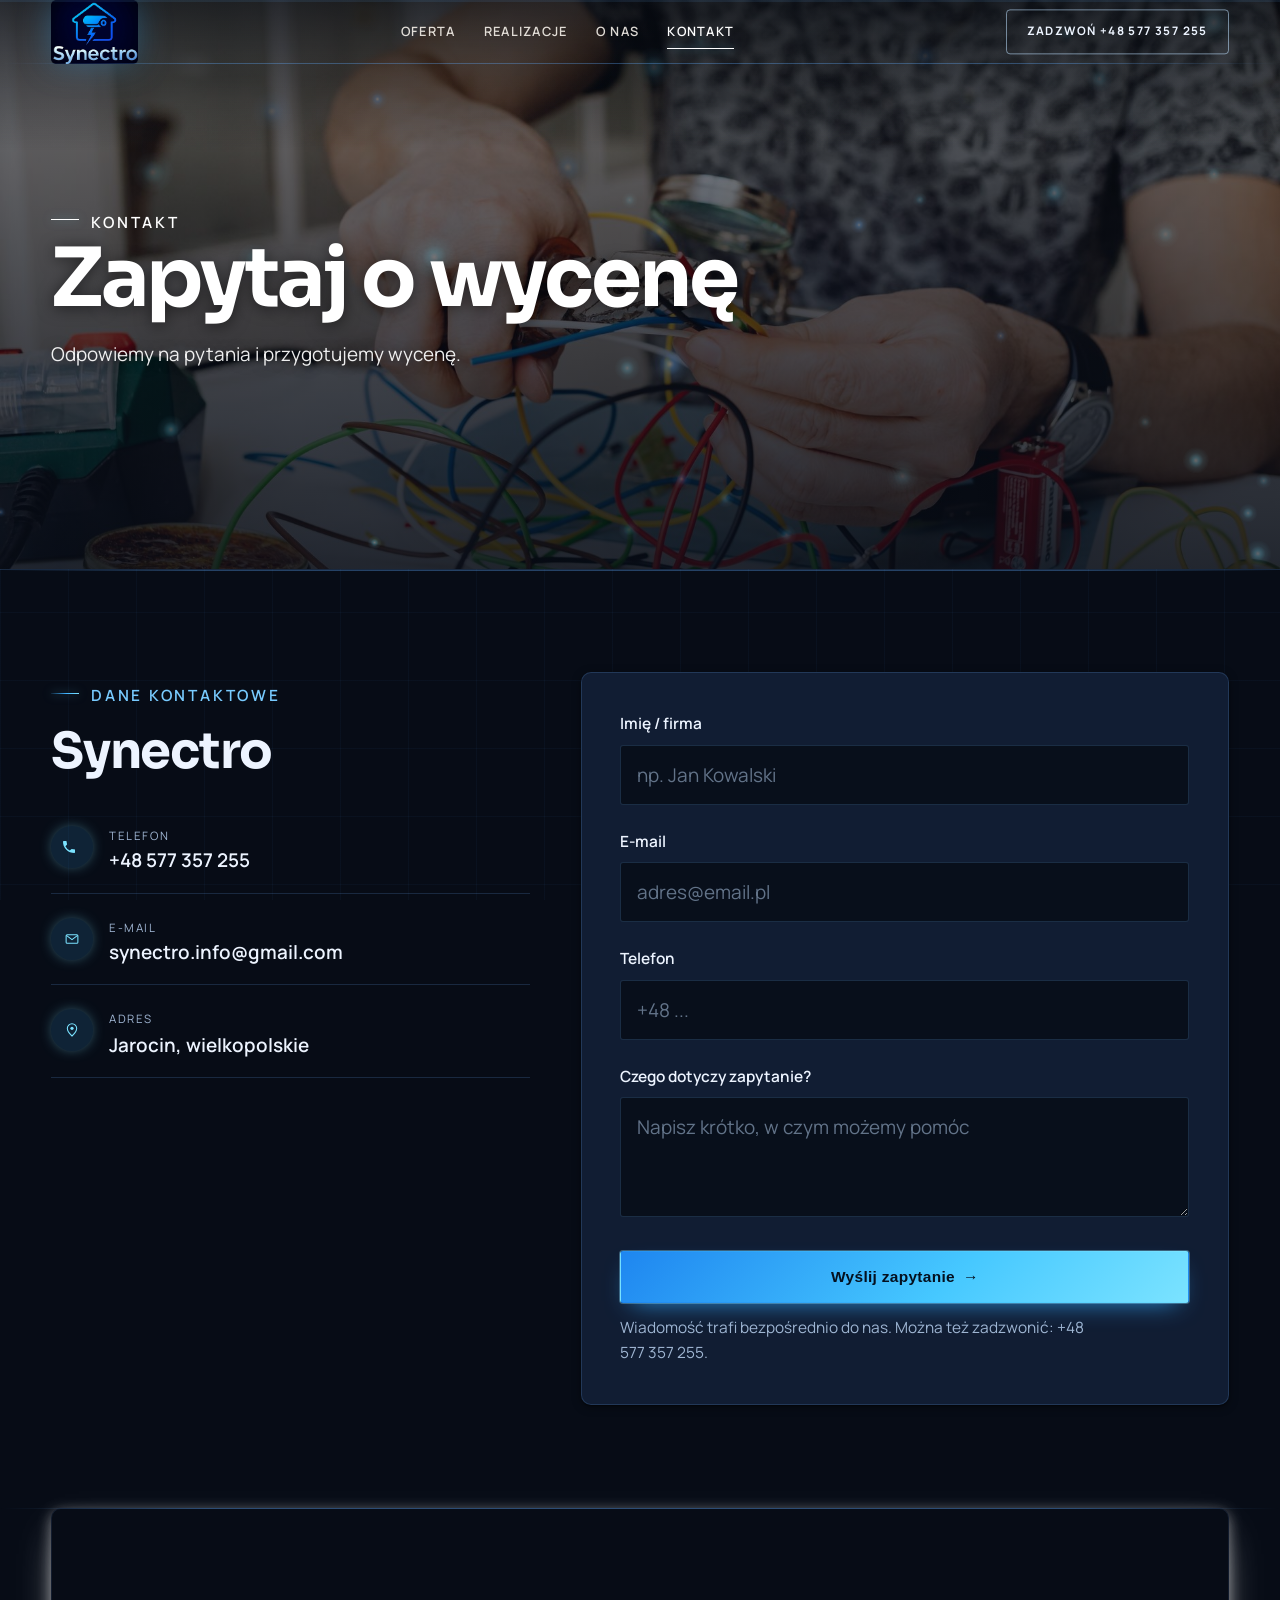
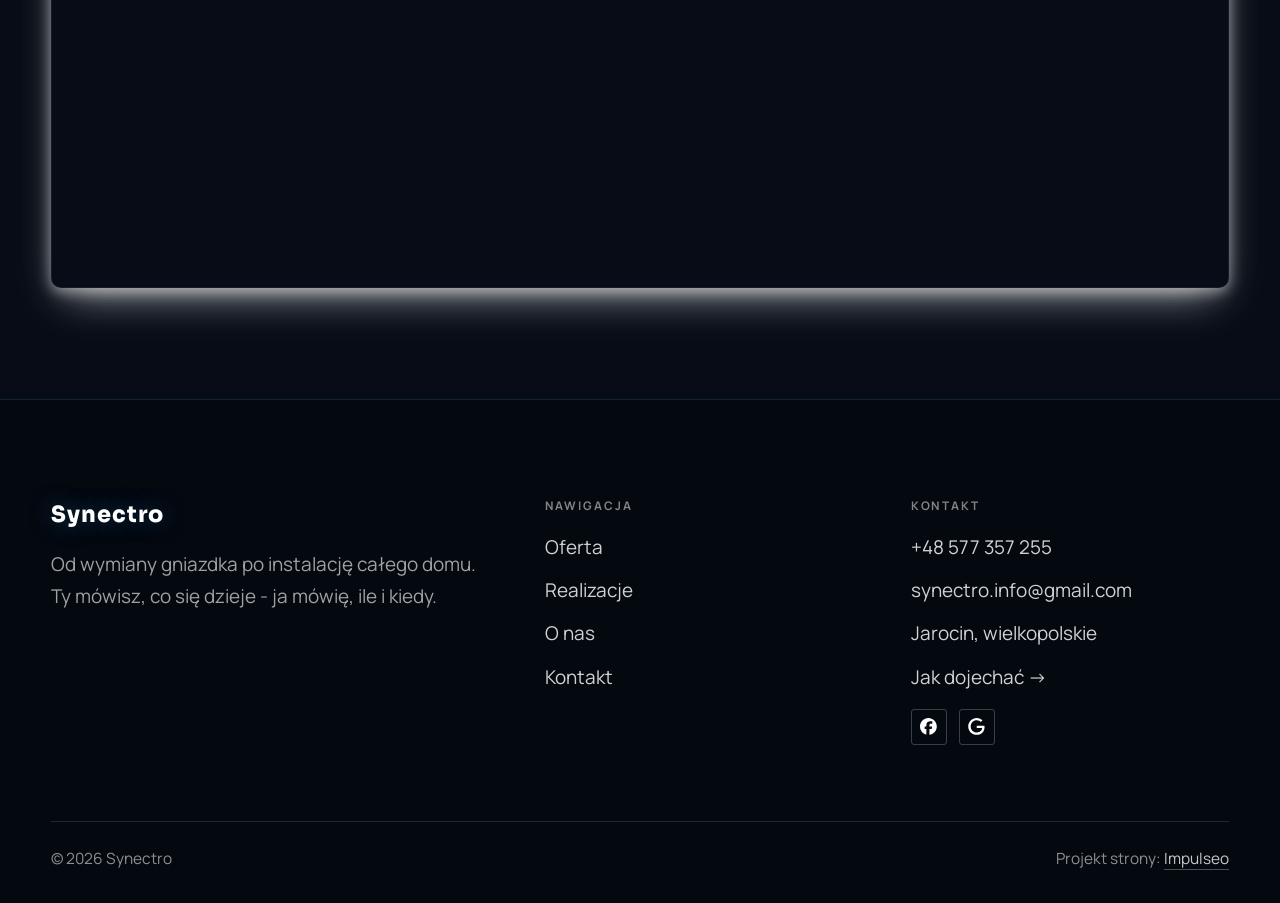
==== commit d18da14d: "[claude-edit][cmt:b1e5c715-f5e4-4a33-8e60-bc1925a9a9f1] skórka „elektro" w stylu logo: iskry, przepł" ====
--- a/kontakt.html
+++ b/kontakt.html
@@ -3,6 +3,7 @@
 <head>
 <meta charset="UTF-8">
 <meta name="viewport" content="width=device-width, initial-scale=1.0">
+<meta name="theme-color" content="#070C16">
 <title>Kontakt - Synectro</title>
 <meta name="description" content="Kontakt Synectro - Jarocin, wielkopolskie">
 <link rel="canonical" href="https://kris20032.github.io/synectro/kontakt.html">
@@ -20,7 +21,7 @@
 <link rel="preconnect" href="https://fonts.googleapis.com">
 <link rel="preconnect" href="https://fonts.gstatic.com" crossorigin>
 <link href="https://fonts.googleapis.com/css2?family=Sora:wght@600;700;800&family=Manrope:wght@400;500;600&display=swap" rel="stylesheet">
-<link rel="stylesheet" href="assets/styles.css?v=148f0b13">
+<link rel="stylesheet" href="assets/styles.css?v=elektro01">
 </head>
 <body>
 
@@ -115,6 +116,6 @@
 <div class="sticky-call"><a class="sc-call" href="tel:+48577357255"><svg class="ico-tel" width="16" height="16" viewBox="0 0 24 24" fill="none" aria-hidden="true"><path d="M6.6 10.8a15.5 15.5 0 0 0 6.6 6.6l2.2-2.2a1 1 0 0 1 1-.24 11.4 11.4 0 0 0 3.6.58 1 1 0 0 1 1 1V20a1 1 0 0 1-1 1A17 17 0 0 1 3 4a1 1 0 0 1 1-1h3.5a1 1 0 0 1 1 1c0 1.25.2 2.46.58 3.6a1 1 0 0 1-.25 1l-2.23 2.2Z" fill="currentColor"/></svg> Zadzwoń</a><a class="sc-quote" href="kontakt.html">Bezpłatna wycena</a></div>
 <div class="demo-wazne" data-do="2026-09-14" data-cykl="3" hidden><svg class="dw-ico" width="13" height="13" viewBox="0 0 24 24" fill="none" aria-hidden="true"><circle cx="12" cy="12" r="8.6" stroke="currentColor" stroke-width="1.8"/><path d="M12 7.2V12l3.3 2" stroke="currentColor" stroke-width="1.8" stroke-linecap="round"/></svg><span class="dw-txt"></span></div>
 
-<script src="assets/main.js"></script>
+<script src="assets/main.js?v=elektro01"></script>
 </body>
 </html>
--- a/assets/styles.css
+++ b/assets/styles.css
@@ -1847,3 +1847,322 @@
 
 /* === szary tekst dociągnięty do czytelności (WCAG 4.5 na wszystkich tłach) === */
 :root{--muted:#606872;}
+
+
+/* ============================================================
+   SKÓRKA „ELEKTRO" — cała strona w stylu LOGO Synectro
+   (08.09.2026, prośba Szymona: „zrób stronę w stylu logo, kilka fajnych
+   przejść i bajerów z iskrami, przepływem prądu")
+
+   Logo: granatowa płyta + znak domu/kamery/pioruna w gradiencie
+   niebieski → cyjan + biały napis. Strona idzie DOKŁADNIE tym tropem:
+   ciemne granatowe tło, prąd jako jedyny ozdobnik, cyjan tylko tam,
+   gdzie ma świecić.
+
+   Doklejane na SAM KONIEC pliku → wygrywa kaskadę, nie rusza reguł
+   w miejscu (ta sama zasada co warstwa hero-fit).
+
+   ⛔ CZEGO TU ŚWIADOMIE NIE MA:
+   • ramek na kaflach ze zdjęciem przy najechaniu — obowiązuje standard
+     „kadr, nie klocek" (zoom 1.05 / 1.4 s). Kafle dostają tylko poświatę.
+   • zmiany LOGIKI najechania (jeden standard: wypełnienie --accent-d
+     + biały napis). Dokładamy do niego wyłącznie poświatę.
+   • ruchu, który nie da się wyłączyć — każdy efekt siedzi w
+     @media (prefers-reduced-motion:no-preference).
+   ============================================================ */
+
+/* ---------- 1) PALETA Z LOGO ---------- */
+:root{
+  --paper:#070C16;            /* granat z płyty logo */
+  --paper-2:#0C1424;
+  --paper-3:#121D33;
+  --ink:#EDF4FF;
+  --ink-soft:#C8D9F1;
+  --muted:#9FB5D2;            /* 8.9:1 na tle strony — policzone, nie na oko */
+  --line:rgba(110,175,255,.18);
+  --accent:#3FB2FF;           /* niebieski ze znaku */
+  --accent-d:#0A57C8;         /* ciemny wariant — wypełnienie przy najechaniu, biel 6.6:1 */
+  --accent-soft:rgba(63,178,255,.14);
+  --accent-text:#78CBFF;      /* akcent jako LITERA na ciemnym tle */
+  --dark:#04080F;             /* pasma ciemniejsze od tła: stopka, CTA, awaria */
+  --iskra:#7BE3FF;            /* cyjan z ogona pioruna */
+  --iskra-hot:#EAFBFF;
+
+  /* cienie: na ciemnym tle „poduszka" nie istnieje — pracuje POŚWIATA */
+  --sh-sm:0 1px 2px rgba(0,0,0,.5),0 2px 10px rgba(0,0,0,.4);
+  --sh-md:0 4px 14px rgba(0,0,0,.5),0 18px 40px -14px rgba(0,0,0,.75);
+  --sh-lg:0 10px 30px rgba(0,0,0,.55),0 34px 70px -24px rgba(0,0,0,.85);
+}
+
+html{background:var(--paper)}
+/* ⚠️ <body> MUSI mieć PEŁNE background-color i ZERO background-image.
+   Powód policzony bramką 08.09.2026, dwa razy pod rząd:
+   • body przezroczyste → pomiar kontrastu cofa się do domyślnej BIELI i zgłasza
+     jasny tekst jako nieczytelny (1.11:1 tam, gdzie realnie jest 16:1);
+   • body z gradientem → ten sam pomiar uznaje KAŻDY napis na stronie za „napis
+     na zdjęciu" i liczy go z pikseli zamiast z kodu.
+   Dlatego ozdoba (łuny + siatka jak na schemacie elektrycznym) siedzi w OSOBNEJ,
+   przyklejonej warstwie `body::before`, a treść jedzie nad nią.
+   ⚠️ To MUSI być pseudoelement, nie zwykły <div>. Bramka wyglądu szuka kolizji
+   elementów `position:fixed` z nagłówkami pierwszego ekranu (lekcja as-tchorzewski
+   07.09) i pełnoekranowa warstwa-div zgłaszała KAŻDY nagłówek na pięciu podstronach
+   jako „zasłonięty", choć ma z-index 0 i pointer-events:none. Pseudoelement nie
+   wchodzi do `querySelectorAll('body *')`, więc pomiar widzi to, co widzi oko. */
+body{color:var(--ink);background:var(--paper)}
+body::before{
+  content:"";
+  position:fixed;inset:0;z-index:0;pointer-events:none;
+  background-image:
+    radial-gradient(58% 46% at 14% 0%,rgba(26,102,214,.26),transparent 72%),
+    radial-gradient(46% 38% at 96% 8%,rgba(48,196,255,.12),transparent 72%),
+    linear-gradient(rgba(96,172,255,.04) 1px,transparent 1px),
+    linear-gradient(90deg,rgba(96,172,255,.04) 1px,transparent 1px);
+  background-size:100% 100%,100% 100%,68px 68px,68px 68px;
+  background-repeat:no-repeat,no-repeat,repeat,repeat;
+}
+/* Treść ponad warstwą ozdobną. Sekcje z własnym tłem (ciemne pasma, stopka)
+   zasłaniają ją u siebie — i tak ma być. */
+main,footer{position:relative;z-index:1}
+
+/* ---------- 2) TOR PRĄDU — jeden komponent, wiele miejsc ----------
+   Cienka szyna + biegnący nią pakiet światła. Wstawia go skrypt
+   (`prad-tor`) na styku sekcji i pod pasek nawigacji. Animacja rusza
+   dopiero, gdy szyna wjedzie w ekran (klasa `gra`) — nic nie mieli w tle. */
+.prad-tor{
+  position:absolute;left:0;right:0;top:0;height:1px;z-index:3;
+  overflow:hidden;pointer-events:none;
+  background:linear-gradient(90deg,transparent,rgba(96,172,255,.34) 16%,rgba(96,172,255,.34) 84%,transparent);
+}
+.prad-tor > i{
+  position:absolute;top:-1px;left:0;width:170px;height:3px;border-radius:3px;opacity:0;
+  background:linear-gradient(90deg,transparent,var(--iskra) 38%,var(--iskra-hot) 52%,var(--iskra) 66%,transparent);
+  box-shadow:0 0 10px rgba(123,227,255,.9),0 0 28px rgba(63,178,255,.55);
+  translate:-200px 0;
+}
+@media (prefers-reduced-motion:no-preference){
+  .prad-tor.gra > i{animation:prad-bieg 5.2s cubic-bezier(.6,0,.4,1) infinite}
+}
+@keyframes prad-bieg{
+  0%   {opacity:0;translate:-200px 0}
+  8%   {opacity:1}
+  86%  {opacity:1}
+  100% {opacity:0;translate:calc(100vw + 200px) 0}
+}
+main > section{position:relative}
+
+/* ---------- 3) PASEK POSTĘPU = NAPIĘCIE NA SZYNIE ----------
+   Im niżej na stronie, tym dalej „popłynął prąd". Skrypt ustawia --napiecie. */
+.szyna-postep{
+  position:fixed;left:0;right:0;top:0;height:2px;z-index:120;pointer-events:none;
+  background:rgba(96,172,255,.10);
+}
+.szyna-postep > i{
+  display:block;height:100%;width:100%;transform-origin:0 50%;
+  transform:scaleX(var(--napiecie,0));
+  background:linear-gradient(90deg,var(--accent-d),var(--accent) 55%,var(--iskra));
+  box-shadow:0 0 12px rgba(63,178,255,.75);
+}
+
+/* ---------- 4) NAWIGACJA ---------- */
+.nav.nav-solid{
+  background:color-mix(in srgb,var(--paper) 88%,transparent);
+  backdrop-filter:saturate(150%) blur(12px);
+  border-bottom-color:rgba(96,172,255,.24);
+  box-shadow:0 10px 30px -22px rgba(0,0,0,.9);
+}
+.nav::after{background:linear-gradient(180deg,rgba(4,8,15,.7) 0%,rgba(4,8,15,0) 100%)}
+.nav .brand .name{color:var(--ink)}
+.nav.nav-solid .brand .name{color:var(--ink)}
+.nav.nav-solid .brand .sub{color:var(--accent-text)}
+.nav.nav-solid .nav-links a:not(.btn-accent){color:var(--ink-soft)}
+.nav.nav-solid .nav-links a:not(.btn-accent)::after{background:var(--iskra);box-shadow:0 0 8px rgba(123,227,255,.8)}
+.nav .nav-links a:not(.btn-accent)::after{box-shadow:0 0 8px rgba(123,227,255,.7)}
+.nav .nav-links{background:transparent}
+@media(max-width:680px){
+  .nav .nav-links{background:color-mix(in srgb,var(--paper) 96%,transparent);backdrop-filter:blur(14px)}
+}
+/* Znak firmowy w pasku ma świecić jak na granatowej płycie z logo. */
+.brand-logo{filter:drop-shadow(0 0 16px rgba(63,178,255,.32))}
+@media (prefers-reduced-motion:no-preference){
+  .brand-logo{animation:znak-oddech 6.5s ease-in-out infinite}
+}
+@keyframes znak-oddech{
+  0%,100%{filter:drop-shadow(0 0 12px rgba(63,178,255,.22))}
+  50%    {filter:drop-shadow(0 0 22px rgba(96,205,255,.46))}
+}
+
+/* ---------- 5) PRZYCISKI = STYK POD NAPIĘCIEM ----------
+   Gradient niebieski→cyjan wprost ze znaku, ciemny granatowy napis
+   (5.2:1 na najciemniejszym punkcie gradientu — policzone) i poświata
+   zamiast cienia. Najechanie zostaje w standardzie domu: wypełnienie
+   --accent-d + biel; dokładamy tylko halo. */
+.btn-accent,.btn-light,.sticky-call .sc-call{
+  background:linear-gradient(135deg,#1E86F0 0%,#46C8FF 58%,#7BE3FF 100%);
+  color:#04101F;border-color:transparent;
+  box-shadow:0 0 0 1px rgba(140,225,255,.34),0 10px 26px -12px rgba(50,170,255,.9);
+}
+.nav .nav-links a.btn-accent{
+  background:linear-gradient(135deg,#1E86F0 0%,#46C8FF 58%,#7BE3FF 100%);
+  border-color:transparent;color:#04101F}
+.btn-ghost,.hf-ghost,.cta .btn-ghost-cta{border-color:rgba(140,200,255,.42)}
+.btn-ghost:hover{border-color:var(--iskra);color:var(--iskra)}
+@media(hover:hover){
+  .btn:hover,.btn:focus-visible,
+  .nav .nav-links a.btn-accent:hover,.nav .nav-links a.btn-accent:focus-visible{
+    box-shadow:0 0 0 3px var(--accent-soft),0 0 24px rgba(63,178,255,.45),0 10px 26px -14px #000}
+  .nav .nav-links a.btn-accent:hover,.nav .nav-links a.btn-accent:focus-visible{
+    background:var(--accent-d);border-color:var(--accent-d);color:#fff}
+  .nav:not(.nav-solid) .nav-links a.btn-accent{background:transparent;border-color:rgba(190,225,255,.55);color:#EDF4FF;box-shadow:none}
+  /* ⚠️ Halo MUSI być powtórzone tutaj. Reguła spoczynku wyżej ma tę samą
+     specyficzność (0,4,1) co `.nav .nav-links a.btn-accent:hover`, a stoi PO niej —
+     więc gasiła cień także w trakcie najechania i CTA w pasku jako jedyny klocek
+     na stronie reagował inaczej niż reszta (pomiar hover_diag: 2 różne reakcje
+     na 5 podstronach). Selektor 0,5,1 przebija ją i wyrównuje standard. */
+  .nav:not(.nav-solid) .nav-links a.btn-accent:hover,
+  .nav:not(.nav-solid) .nav-links a.btn-accent:focus-visible{
+    background:var(--accent-d);border-color:var(--accent-d);color:#fff;
+    box-shadow:0 0 0 3px var(--accent-soft),0 0 24px rgba(63,178,255,.45),0 10px 26px -14px #000}
+}
+/* Przycisk awaryjny pulsuje samą poświatą — nic nie podskakuje, więc standard
+   „klocek stoi w miejscu" zostaje nienaruszony. */
+@media (prefers-reduced-motion:no-preference){
+  .awaria .btn-accent{animation:styk-puls 3.6s ease-in-out infinite}
+}
+@keyframes styk-puls{
+  0%,100%{box-shadow:0 0 0 1px rgba(140,225,255,.34),0 10px 26px -12px rgba(50,170,255,.9)}
+  50%    {box-shadow:0 0 0 1px rgba(170,238,255,.6),0 0 30px rgba(70,200,255,.55),0 10px 26px -12px rgba(50,170,255,.9)}
+}
+
+/* ---------- 6) KRESKA AKCENTU = KAWAŁEK PRZEWODU ---------- */
+.eyebrow::before,
+.svc-row li::before,
+.obj-tile::before{
+  background:linear-gradient(90deg,rgba(63,178,255,.15),var(--accent) 55%,var(--iskra));
+  box-shadow:0 0 10px rgba(123,227,255,.55);
+}
+.fp-row li:not(:last-child)::after,
+.proces-line li::after{box-shadow:0 0 10px rgba(123,227,255,.75)}
+.strip .item{border-left-color:var(--accent);box-shadow:-1px 0 12px -4px rgba(63,178,255,.7)}
+
+/* ---------- 7) KARTY NA CIEMNYM ----------
+   Tło strony jest granatowe, więc karta w kolorze --paper zniknęłaby.
+   Każda dostaje własną, minimalnie jaśniejszą płytę + hairline. */
+/* ⚠️ Płyta karty JEDNOLITYM kolorem, nie gradientem. Gradient na tle karty to
+   dla bramki „napis na zdjęciu" (background-image ≠ none), więc kontrast liczy
+   z pikseli zamiast z kodu i sypie fałszywymi alarmami. Kolor pełny = pomiar
+   deterministyczny i o jeden wektor błędu mniej. */
+.svc,.trust-card,.form,.obj-tile,.op-card,.faq-item,.card,.gateway-txt,.op-google,.to-top,
+.proces-os .proces-line > li .pno{
+  background:#111D33;
+  border:1px solid var(--line);
+}
+.trust-card{border-top:3px solid var(--accent);box-shadow:0 -1px 18px -6px rgba(63,178,255,.55),var(--sh-sm)}
+.trust-card .big,.tb-num,.op-autor,.fu-name,.ot-name{color:var(--ink)}
+.tb-google{background:var(--paper-2);color:var(--ink)}
+.tb-seal{color:var(--ink);border-color:var(--accent)}
+.obszar-list li{color:var(--ink-soft)}
+.obszar-list li.is-home{
+  background:#4CC9FF;border-color:transparent;color:#04101F;
+  box-shadow:0 0 22px -6px rgba(63,178,255,.8)}
+.faq-item summary{color:var(--ink)}
+.faq-item[open]{border-color:color-mix(in srgb,var(--accent) 40%,var(--line))}
+
+/* ---------- 8) FORMULARZ ---------- */
+.form input,.form textarea{background:rgba(6,11,20,.75);color:var(--ink);border-color:var(--line)}
+.form input::placeholder,.form textarea::placeholder{color:rgba(159,181,210,.6)}
+.form input:focus,.form textarea:focus{
+  background:rgba(10,18,32,.9);border-color:var(--accent);
+  box-shadow:0 0 0 3px var(--accent-soft),0 0 18px -4px rgba(63,178,255,.7)}
+
+/* ---------- 9) ZDJĘCIA NA CIEMNYM TLE ----------
+   Sam hairline i poświata przy najechaniu. ⛔ Żadnych ramek wjeżdżających
+   ani podskoków — kafel ze zdjęciem zostaje przy standardzie „powolny zoom". */
+.tile,.gateway,.m-tile,.split-art,.svc-row-art{
+  border:1px solid var(--line);border-radius:var(--r-md);
+  box-shadow:0 0 0 1px rgba(0,0,0,.4),var(--sh-sm)}
+@media(hover:hover){
+  .tile:hover,.gateway:hover{box-shadow:0 0 0 1px rgba(123,227,255,.35),0 0 34px -10px rgba(63,178,255,.75),var(--sh-md)}
+}
+/* Mapy Google świecą bielą jak latarka w ciemnym pokoju — odwracamy je
+   na wariant nocny. Wartości dobrane tak, żeby drogi zostały czytelne. */
+.obszar-mapa iframe,.map{
+  filter:invert(.92) hue-rotate(185deg) saturate(.72) brightness(1.06) contrast(.92);
+  border:1px solid var(--line)}
+
+/* Pas „stopklatki" — kadr wchodzi w klimat granatu zamiast wybijać się bielą. */
+.stopklatka{background:var(--dark);border-block:1px solid var(--line)}
+.stopklatka .stk-bg{filter:saturate(.72) contrast(1.06) brightness(.82)}
+.stopklatka::after{
+  content:"";position:absolute;inset:0;pointer-events:none;
+  background:linear-gradient(100deg,rgba(7,12,22,.72),rgba(7,12,22,.15) 55%,rgba(10,60,120,.32));
+  mix-blend-mode:multiply}
+
+/* ---------- 10) OŚ PROCESU = SZYNA, PO KTÓREJ PŁYNIE PRĄD ----------
+   Pionowa oś „jak pracujemy" dostaje świecące wypełnienie (wysokość
+   ustawia istniejący skrypt przez --os-fill), a aktywny krok — węzeł
+   pod napięciem. To dosłownie ta metafora, o którą prosił Szymon. */
+.proces-os .proces-line:before{background:rgba(110,175,255,.16);width:2px}
+.proces-os .proces-line:after{
+  width:2px;opacity:1;
+  background:linear-gradient(180deg,var(--accent-d),var(--accent) 45%,var(--iskra));
+  box-shadow:0 0 14px rgba(63,178,255,.75),0 0 30px rgba(63,178,255,.35)}
+.proces-os .pc-cur{color:var(--iskra);text-shadow:0 0 18px rgba(123,227,255,.5)}
+.proces-os .proces-line > li .pno{color:var(--ink-soft)}
+.proces-os .proc-bar{background:rgba(110,175,255,.16)}
+.proces-os .proc-bar > i{
+  background:linear-gradient(90deg,var(--accent-d),var(--iskra));
+  box-shadow:0 0 12px rgba(63,178,255,.8);
+  /* Wypełnienie startuje z `width:0`, a odkąd świeci, bramka wyglądu widzi ozdobę
+     o rozmiarze 0×2 („jest w kodzie, nie widać jej"). Trzy piksele zapłonu: szyna
+     jest pod napięciem od pierwszej chwili, a pomiar nie zgłasza pustego elementu. */
+  min-width:3px}
+.os-on .proces-os .proces-line > li.os-live .pno{
+  background:#4CC9FF;border-color:transparent;color:#04101F;
+  box-shadow:0 0 0 4px rgba(63,178,255,.12),0 0 26px -4px rgba(90,205,255,.85)}
+.os-on .proces-os .proces-line > li.os-done .pno{border-color:rgba(63,178,255,.55);color:var(--accent-text)}
+@media (prefers-reduced-motion:no-preference){
+  .os-on .proces-os .proces-line > li.os-live .pno{animation:wezel-puls 2.6s ease-in-out infinite}
+}
+@keyframes wezel-puls{
+  0%,100%{box-shadow:0 0 0 4px rgba(63,178,255,.10),0 0 20px -6px rgba(90,205,255,.7)}
+  50%    {box-shadow:0 0 0 7px rgba(63,178,255,.06),0 0 34px -2px rgba(120,225,255,.95)}
+}
+
+/* ---------- 11) SEKCJE CIEMNIEJSZE (CTA / awaria / stopka) ---------- */
+.cta,.awaria,footer,.strip{background:var(--dark)}
+.cta::before{background:radial-gradient(circle,rgba(63,178,255,.22),transparent 70%)}
+.cta,.awaria,footer{border-top:1px solid rgba(96,172,255,.16)}
+.foot-soc .soc:hover{border-color:var(--iskra);background:rgba(63,178,255,.12);box-shadow:0 0 18px -6px rgba(123,227,255,.9)}
+.foot-brand .name{text-shadow:0 0 24px rgba(63,178,255,.35)}
+
+/* ---------- 12) HERO — kadr wpięty w granat ----------
+   Zasłona hero dostaje granatowy odcień zamiast neutralnej czerni, żeby
+   zdjęcie siedziało w tej samej temperaturze co reszta strony. Jasność
+   zasłony BEZ ZMIAN (lekcja 08.08: nie przykrywamy kadru kocem). */
+.hero-fach::after{
+  background:linear-gradient(102deg,rgba(6,11,21,.88) 0%,rgba(6,11,21,.8) 30%,rgba(7,16,32,.54) 55%,rgba(8,22,44,.22) 78%,rgba(10,30,60,.08) 100%)}
+.pagehead::after{background:linear-gradient(180deg,rgba(6,11,21,.45),rgba(6,11,21,.86))}
+.hf-phone-num .ico-tel{color:var(--iskra);filter:drop-shadow(0 0 8px rgba(123,227,255,.8))}
+.hf-kicker::before{
+  background:linear-gradient(90deg,rgba(123,227,255,.2),var(--iskra));
+  box-shadow:0 0 12px rgba(123,227,255,.85)}
+
+/* Warstwa iskier w nagłówku (rysuje ją skrypt). Siedzi NAD zasłoną,
+   ale POD tekstem — litery zostają w pełnym kontraście. */
+.iskry-plotno{
+  position:absolute;inset:0;z-index:1;pointer-events:none;
+  width:100%;height:100%;display:block;opacity:.92}
+
+/* ---------- 13) DROBIAZGI DOSTĘPNOŚCI NA CIEMNYM ---------- */
+::selection{background:rgba(63,178,255,.35);color:#fff}
+.foot-col a:hover{color:var(--iskra)}
+.to-top:hover{border-color:var(--iskra);box-shadow:0 0 20px -6px rgba(123,227,255,.9)}
+.op-star,.ico-star{color:#FFC53D}
+.info-row .ic{background:var(--accent-soft);color:var(--iskra);box-shadow:0 0 16px -6px rgba(123,227,255,.9)}
+.gallery-masonry .m-tile{border-color:var(--line)}
+
+/* ---------- 14) WYŁĄCZNIK GŁÓWNY ---------- */
+@media (prefers-reduced-motion:reduce){
+  .prad-tor > i{display:none}
+  .iskry-plotno{display:none}
+}
